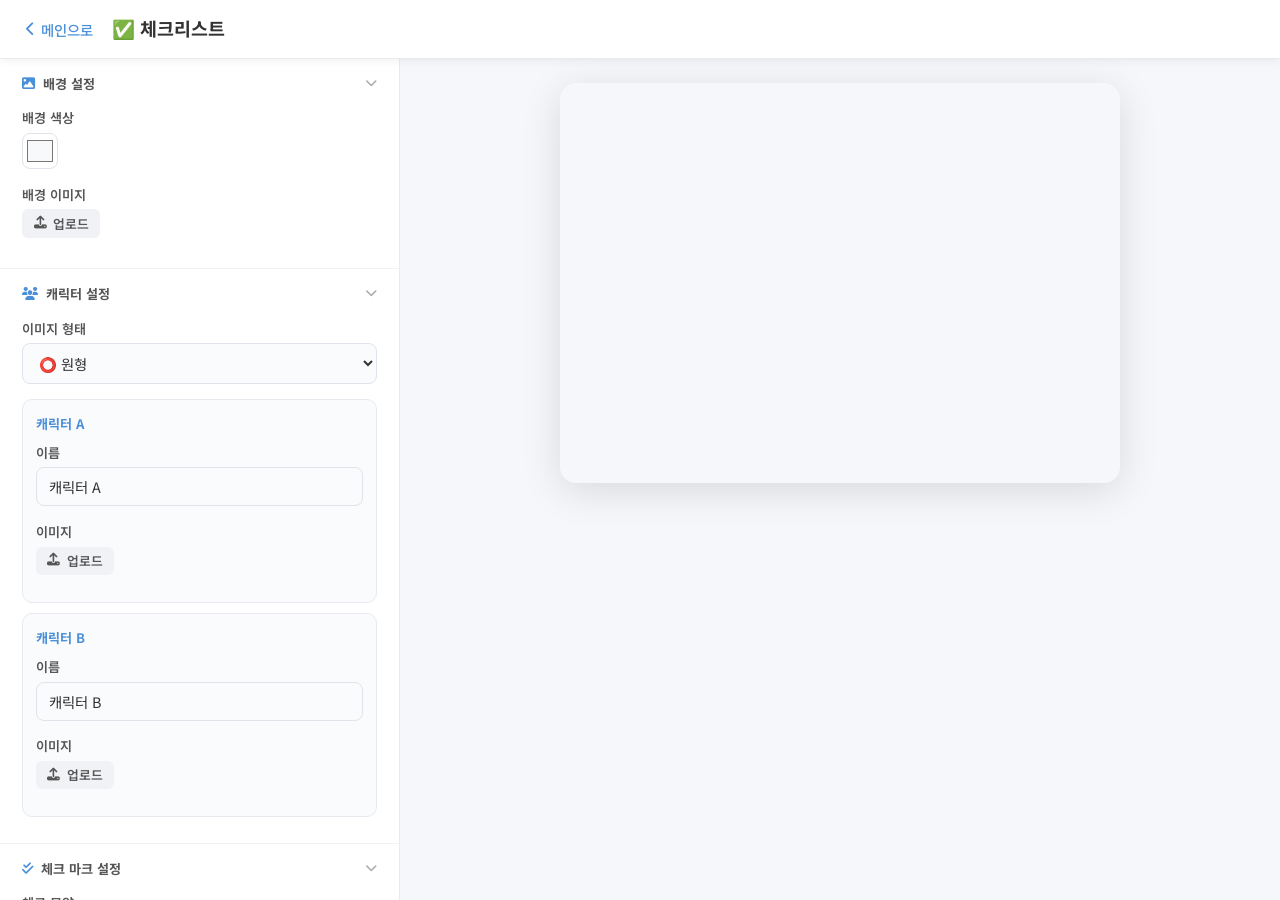
==== checklist.html @ 4a4e6c11 "Add checklist.html with initial structure and styles" ====
<!DOCTYPE html>
<html lang="ko">
<head>
  <meta charset="UTF-8" />
  <meta name="viewport" content="width=device-width, initial-scale=1.0" />
  <title>체크리스트 — Chat Backup</title>
  <link rel="stylesheet" href="https://cdnjs.cloudflare.com/ajax/libs/font-awesome/6.5.1/css/all.min.css" />
  <link rel="stylesheet" href="css/style.css" />
  <style>
    /* ===================== CHECKLIST PREVIEW ===================== */
    .cl-preview-area {
      position: relative;
      border-radius: 16px;
      overflow: hidden;
      box-shadow: 0 8px 40px rgba(0,0,0,0.12);
      min-height: 400px;
    }

    .cl-bg-layer {
      position: absolute;
      inset: 0;
      background-size: cover;
      background-position: center;
      z-index: 0;
    }

    .cl-content {
      position: relative;
      z-index: 1;
      padding: 2rem 1.5rem;
    }

    /* ===== Characters Top ===== */
    .cl-characters {
      display: flex;
      justify-content: center;
      align-items: flex-start;
      gap: 2.5rem;
      margin-bottom: 2rem;
    }

    .cl-char-block {
      display: flex;
      flex-direction: column;
      align-items: center;
      gap: 0.5rem;
    }

    .cl-char-img-wrap {
      width: 120px;
      height: 120px;
      overflow: hidden;
      display: flex;
      align-items: center;
      justify-content: center;
      background: #e8eaf0;
    }

    .cl-char-img-wrap img {
      width: 100%;
      height: 100%;
      object-fit: cover;
      display: block;
    }

    .cl-char-img-wrap.shape-circle { border-radius: 50%; }
    .cl-char-img-wrap.shape-rounded { border-radius: 16px; }
    .cl-char-img-wrap.shape-square { border-radius: 0; }
    .cl-char-img-wrap.shape-diamond {
      clip-path: polygon(50% 0%, 100% 50%, 50% 100%, 0% 50%);
      border-radius: 0;
    }

    /* Polaroid */
    .cl-polaroid-frame {
      background: #fff;
      padding: 8px 8px 30px 8px;
      box-shadow: 0 4px 16px rgba(0,0,0,0.15);
      display: inline-block;
      transition: transform 0.2s;
    }

    .cl-polaroid-frame .cl-char-img-wrap {
      width: 110px;
      height: 110px;
      border-radius: 0 !important;
    }

    .cl-char-name {
      font-weight: 600;
      text-align: center;
      word-break: break-word;
    }

    /* ===== Checklist Items ===== */
    .cl-items-area {
      display: flex;
      flex-direction: column;
      gap: 0;
    }

    .cl-question-row {
      background: rgba(255,255,255,0.85);
      border-radius: 12px;
      padding: 0.8rem 1rem;
      margin-bottom: 0.6rem;
      backdrop-filter: blur(2px);
    }

    .cl-q-main {
      display: grid;
      grid-template-columns: 40px 1fr 40px;
      align-items: center;
      gap: 0.5rem;
    }

    .cl-check-cell {
      display: flex;
      align-items: center;
      justify-content: center;
      width: 36px;
      height: 36px;
      cursor: pointer;
      user-select: none;
      border-radius: 8px;
      transition: background 0.15s;
      font-size: 1.2rem;
    }

    .cl-check-cell:hover {
      background: rgba(0,0,0,0.05);
    }

    .cl-check-cell.checked {
      opacity: 1;
    }

    .cl-check-cell.unchecked {
      opacity: 0.2;
    }

    .cl-check-cell img {
      width: 24px;
      height: 24px;
      object-fit: contain;
    }

    .cl-q-text {
      text-align: center;
      font-weight: 500;
      word-break: break-word;
      line-height: 1.5;
    }

    .cl-comments {
      display: grid;
      grid-template-columns: 1fr 1fr;
      gap: 0.5rem;
      margin-top: 0.5rem;
    }

    .cl-comment {
      padding: 0.4rem 0.7rem;
      border-radius: 8px;
      background: rgba(255,255,255,0.6);
      font-size: 0.85rem;
      line-height: 1.5;
      word-break: break-word;
    }

    .cl-comment-a { text-align: left; }
    .cl-comment-b { text-align: right; }

    /* Separator */
    .cl-separator {
      border: none;
      border-top: 1.5px dashed #ccc;
      margin: 0.8rem 0;
    }

    /* Category title */
    .cl-category-title {
      text-align: center;
      font-weight: 700;
      font-size: 1.05rem;
      color: #444;
      padding: 0.6rem 0;
      margin: 0.4rem 0;
      letter-spacing: 0.03em;
    }

    /* ===== Editor: Item Cards ===== */
    .cl-item-card {
      border: 1.5px solid #e8eaf0;
      border-radius: 10px;
      padding: 0.9rem 1rem;
      margin-bottom: 0.7rem;
      background: #fafbfc;
      cursor: grab;
    }
    .cl-item-card:active { cursor: grabbing; }

    .cl-item-card-header {
      display: flex;
      align-items: center;
      gap: 0.4rem;
      margin-bottom: 0.6rem;
      flex-wrap: wrap;
    }

    .cl-badge {
      font-size: 0.72rem;
      font-weight: 700;
      padding: 0.15rem 0.55rem;
      border-radius: 20px;
      text-transform: uppercase;
    }
    .cl-badge-question { background: #dbeafe; color: #2563eb; }
    .cl-badge-sep { background: #fef3c7; color: #d97706; }
    .cl-badge-cat { background: #dcfce7; color: #16a34a; }

    .cl-item-body { display: flex; flex-direction: column; gap: 0.5rem; }

    /* ===== Font Style Row ===== */
    .cl-font-row {
      display: grid;
      grid-template-columns: 1fr 70px 40px;
      gap: 0.4rem;
      align-items: end;
    }

    .cl-font-row .form-group { margin-bottom: 0; }

    /* ===== Check Shape Preview ===== */
    .cl-shape-preview {
      display: inline-flex;
      align-items: center;
      justify-content: center;
      width: 28px;
      height: 28px;
      font-size: 1.1rem;
    }

    /* ===== Polaroid Tilt Controls ===== */
    .cl-tilt-controls {
      margin-top: 0.5rem;
      padding: 0.6rem;
      background: #f8f9fb;
      border: 1.5px solid #e8eaf0;
      border-radius: 8px;
    }

    .cl-tilt-row {
      display: flex;
      align-items: center;
      gap: 0.5rem;
      margin-bottom: 0.3rem;
    }
    .cl-tilt-row:last-child { margin-bottom: 0; }
    .cl-tilt-row label {
      font-size: 0.8rem;
      font-weight: 500;
      color: #555;
      min-width: 30px;
    }
    .cl-tilt-row input[type="range"] { flex: 1; }
    .cl-tilt-val {
      font-size: 0.78rem;
      color: #999;
      min-width: 38px;
      text-align: right;
    }

    /* ===== Char editor compact ===== */
    .cl-char-editor {
      border: 1.5px solid #e8eaf0;
      border-radius: 10px;
      padding: 0.8rem;
      margin-bottom: 0.6rem;
      background: #fafbfc;
    }
    .cl-char-editor-title {
      font-size: 0.82rem;
      font-weight: 700;
      color: #4A90D9;
      margin-bottom: 0.5rem;
    }

    /* Blur slider row */
    .cl-blur-row {
      display: flex;
      align-items: center;
      gap: 0.5rem;
    }
    .cl-blur-row input[type="range"] { flex: 1; }
    .cl-blur-val {
      font-size: 0.8rem;
      color: #999;
      min-width: 36px;
      text-align: right;
    }

    /* Custom check image preview */
    .cl-custom-check-preview {
      display: inline-flex;
      align-items: center;
      gap: 0.4rem;
    }
    .cl-custom-check-preview img {
      width: 24px;
      height: 24px;
      object-fit: contain;
      border: 1px solid #e0e3ea;
      border-radius: 4px;
    }
  </style>
</head>
<body class="split-page">
  <div class="page-wrapper">
    <header class="page-header">
      <a href="index.html" class="back-link">
        <i class="fa-solid fa-chevron-left"></i> 메인으로
      </a>
      <h1>✅ 체크리스트</h1>
    </header>

    <div class="mobile-tabs">
      <button class="mobile-tab-btn active" data-tab="editor" onclick="switchTab('editor')">
        <i class="fa-solid fa-pen-to-square"></i> 편집
      </button>
      <button class="mobile-tab-btn" data-tab="preview" onclick="switchTab('preview')">
        <i class="fa-solid fa-eye"></i> 미리보기
      </button>
    </div>

    <div class="split-layout">
      <!-- ========== EDITOR ========== -->
      <div class="editor-panel" id="editorPanel">

        <!-- 배경 설정 -->
        <div class="accordion-section" id="accordionBg">
          <div class="accordion-header" onclick="toggleAccordion('accordionBg')">
            <span class="accordion-title"><i class="fa-solid fa-image"></i> 배경 설정</span>
            <i class="fa-solid fa-chevron-down accordion-toggle-icon"></i>
          </div>
          <div class="accordion-body">
            <div class="form-group">
              <label class="form-label">배경 색상</label>
              <input type="color" id="bgColor" value="#f8f9fb" oninput="renderPreview()" />
            </div>
            <div class="form-group">
              <label class="form-label">배경 이미지</label>
              <div style="display:flex; align-items:center; gap:0.5rem;">
                <button class="btn btn-secondary btn-sm" onclick="document.getElementById('bgImgFile').click()">
                  <i class="fa-solid fa-upload"></i> 업로드
                </button>
                <button class="btn btn-danger btn-sm" id="bgImgClearBtn" onclick="clearBgImage()" style="display:none;">
                  <i class="fa-solid fa-xmark"></i> 제거
                </button>
                <input type="file" id="bgImgFile" accept="image/*" style="display:none" onchange="onBgImageUpload(event)" />
              </div>
            </div>
            <div class="form-group" id="blurGroup" style="display:none;">
              <label class="form-label">블러 강도</label>
              <div class="cl-blur-row">
                <input type="range" id="bgBlur" min="0" max="20" value="0" step="1" oninput="onBlurChange()" />
                <span class="cl-blur-val" id="bgBlurVal">0px</span>
              </div>
            </div>
          </div>
        </div>

        <!-- 캐릭터 설정 -->
        <div class="accordion-section" id="accordionChar">
          <div class="accordion-header" onclick="toggleAccordion('accordionChar')">
            <span class="accordion-title"><i class="fa-solid fa-users"></i> 캐릭터 설정</span>
            <i class="fa-solid fa-chevron-down accordion-toggle-icon"></i>
          </div>
          <div class="accordion-body">
            <div class="form-group">
              <label class="form-label">이미지 형태</label>
              <select id="imgShape" class="form-select" onchange="onShapeChange()">
                <option value="circle">⭕ 원형</option>
                <option value="rounded">🔲 둥근사각형</option>
                <option value="square">⬜ 사각형</option>
                <option value="diamond">◆ 마름모</option>
                <option value="polaroid">📷 폴라로이드</option>
              </select>
            </div>

            <div id="polaroidTiltSection" style="display:none;">
              <div class="cl-tilt-controls">
                <div class="cl-tilt-row">
                  <label>A</label>
                  <input type="range" id="tiltA" min="-15" max="15" value="-3" step="1" oninput="onTiltChange()" />
                  <span class="cl-tilt-val" id="tiltAVal">-3°</span>
                </div>
                <div class="cl-tilt-row">
                  <label>B</label>
                  <input type="range" id="tiltB" min="-15" max="15" value="3" step="1" oninput="onTiltChange()" />
                  <span class="cl-tilt-val" id="tiltBVal">3°</span>
                </div>
              </div>
            </div>

            <!-- Character A -->
            <div class="cl-char-editor">
              <div class="cl-char-editor-title">캐릭터 A</div>
              <div class="form-group">
                <label class="form-label">이름</label>
                <input type="text" id="charAName" class="form-input" placeholder="캐릭터 A" value="캐릭터 A" oninput="renderPreview()" />
              </div>
              <div class="form-group">
                <label class="form-label">이미지</label>
                <div style="display:flex;align-items:center;gap:0.5rem;">
                  <button class="btn btn-secondary btn-sm" onclick="document.getElementById('charAImgFile').click()">
                    <i class="fa-solid fa-upload"></i> 업로드
                  </button>
                  <button class="btn btn-danger btn-sm" id="charAImgClear" onclick="clearCharImage('A')" style="display:none;">
                    <i class="fa-solid fa-xmark"></i>
                  </button>
                  <input type="file" id="charAImgFile" accept="image/*" style="display:none" onchange="onCharImageUpload(event,'A')" />
                </div>
              </div>
            </div>

            <!-- Character B -->
            <div class="cl-char-editor">
              <div class="cl-char-editor-title">캐릭터 B</div>
              <div class="form-group">
                <label class="form-label">이름</label>
                <input type="text" id="charBName" class="form-input" placeholder="캐릭터 B" value="캐릭터 B" oninput="renderPreview()" />
              </div>
              <div class="form-group">
                <label class="form-label">이미지</label>
                <div style="display:flex;align-items:center;gap:0.5rem;">
                  <button class="btn btn-secondary btn-sm" onclick="document.getElementById('charBImgFile').click()">
                    <i class="fa-solid fa-upload"></i> 업로드
                  </button>
                  <button class="btn btn-danger btn-sm" id="charBImgClear" onclick="clearCharImage('B')" style="display:none;">
                    <i class="fa-solid fa-xmark"></i>
                  </button>
                  <input type="file" id="charBImgFile" accept="image/*" style="display:none" onchange="onCharImageUpload(event,'B')" />
                </div>
              </div>
            </div>
          </div>
        </div>

        <!-- 체크 마크 설정 -->
        <div class="accordion-section" id="accordionCheck">
          <div class="accordion-header" onclick="toggleAccordion('accordionCheck')">
            <span class="accordion-title"><i class="fa-solid fa-check-double"></i> 체크 마크 설정</span>
            <i class="fa-solid fa-chevron-down accordion-toggle-icon"></i>
          </div>
          <div class="accordion-body">
            <div class="form-group">
              <label class="form-label">체크 모양</label>
              <select id="checkShape" class="form-select" onchange="onCheckShapeChange()">
                <option value="check">✓ 체크</option>
                <option value="circle">● 원</option>
                <option value="star">★ 별</option>
                <option value="heart">♥ 하트</option>
                <option value="cross">✕ 엑스</option>
                <option value="custom">🖼️ 커스텀 이미지</option>
              </select>
            </div>
            <div class="form-group" id="customCheckGroup" style="display:none;">
              <label class="form-label">커스텀 체크 이미지</label>
              <div class="cl-custom-check-preview">
                <button class="btn btn-secondary btn-sm" onclick="document.getElementById('customCheckFile').click()">
                  <i class="fa-solid fa-upload"></i> 업로드
                </button>
                <img id="customCheckPreview" src="" alt="" style="display:none;" />
                <input type="file" id="customCheckFile" accept="image/*" style="display:none" onchange="onCustomCheckUpload(event)" />
              </div>
            </div>
            <div class="form-group">
              <label class="form-label">체크 색상</label>
              <input type="color" id="checkColor" value="#e9658b" oninput="renderPreview()" />
            </div>
          </div>
        </div>

        <!-- 글꼴 & 스타일 -->
        <div class="accordion-section" id="accordionFont">
          <div class="accordion-header" onclick="toggleAccordion('accordionFont')">
            <span class="accordion-title"><i class="fa-solid fa-font"></i> 글꼴 & 스타일</span>
            <i class="fa-solid fa-chevron-down accordion-toggle-icon"></i>
          </div>
          <div class="accordion-body">
            <!-- A Name -->
            <div class="form-group">
              <label class="form-label">캐릭터 A 이름</label>
              <div class="cl-font-row">
                <select id="fontAName" class="form-select" onchange="renderPreview()">
                  <option value="Pretendard">Pretendard</option>
                  <option value="RIDIBatang">리디바탕</option>
                  <option value="Nanum Gothic">나눔고딕</option>
                  <option value="Nanum Myeongjo">나눔명조</option>
                </select>
                <input type="number" id="sizeAName" class="form-input" value="14" min="8" max="40" oninput="renderPreview()" />
                <input type="color" id="colorAName" value="#333333" oninput="renderPreview()" />
              </div>
            </div>
            <!-- B Name -->
            <div class="form-group">
              <label class="form-label">캐릭터 B 이름</label>
              <div class="cl-font-row">
                <select id="fontBName" class="form-select" onchange="renderPreview()">
                  <option value="Pretendard">Pretendard</option>
                  <option value="RIDIBatang">리디바탕</option>
                  <option value="Nanum Gothic">나눔고딕</option>
                  <option value="Nanum Myeongjo">나눔명조</option>
                </select>
                <input type="number" id="sizeBName" class="form-input" value="14" min="8" max="40" oninput="renderPreview()" />
                <input type="color" id="colorBName" value="#333333" oninput="renderPreview()" />
              </div>
            </div>
            <!-- Question -->
            <div class="form-group">
              <label class="form-label">질문 텍스트</label>
              <div class="cl-font-row">
                <select id="fontQ" class="form-select" onchange="renderPreview()">
                  <option value="Pretendard">Pretendard</option>
                  <option value="RIDIBatang">리디바탕</option>
                  <option value="Nanum Gothic">나눔고딕</option>
                  <option value="Nanum Myeongjo">나눔명조</option>
                </select>
                <input type="number" id="sizeQ" class="form-input" value="14" min="8" max="40" oninput="renderPreview()" />
                <input type="color" id="colorQ" value="#333333" oninput="renderPreview()" />
              </div>
            </div>
            <!-- A Comment -->
            <div class="form-group">
              <label class="form-label">A 코멘트</label>
              <div class="cl-font-row">
                <select id="fontACmt" class="form-select" onchange="renderPreview()">
                  <option value="Pretendard">Pretendard</option>
                  <option value="RIDIBatang">리디바탕</option>
                  <option value="Nanum Gothic">나눔고딕</option>
                  <option value="Nanum Myeongjo">나눔명조</option>
                </select>
                <input type="number" id="sizeACmt" class="form-input" value="13" min="8" max="40" oninput="renderPreview()" />
                <input type="color" id="colorACmt" value="#666666" oninput="renderPreview()" />
              </div>
            </div>
            <!-- B Comment -->
            <div class="form-group">
              <label class="form-label">B 코멘트</label>
              <div class="cl-font-row">
                <select id="fontBCmt" class="form-select" onchange="renderPreview()">
                  <option value="Pretendard">Pretendard</option>
                  <option value="RIDIBatang">리디바탕</option>
                  <option value="Nanum Gothic">나눔고딕</option>
                  <option value="Nanum Myeongjo">나눔명조</option>
                </select>
                <input type="number" id="sizeBCmt" class="form-input" value="13" min="8" max="40" oninput="renderPreview()" />
                <input type="color" id="colorBCmt" value="#666666" oninput="renderPreview()" />
              </div>
            </div>
          </div>
        </div>

        <!-- 체크리스트 편집 -->
        <div class="accordion-section" id="accordionItems">
          <div class="accordion-header" onclick="toggleAccordion('accordionItems')">
            <span class="accordion-title"><i class="fa-solid fa-list-check"></i> 체크리스트 편집</span>
            <i class="fa-solid fa-chevron-down accordion-toggle-icon"></i>
          </div>
          <div class="accordion-body">
            <div class="btn-group" style="margin-bottom:0.9rem;">
              <button class="btn btn-primary btn-sm" onclick="addItem('question')">
                <i class="fa-solid fa-plus"></i> 질문 추가
              </button>
              <button class="btn btn-warning btn-sm" onclick="addItem('separator')">
                <i class="fa-solid fa-minus"></i> 구분선 추가
              </button>
              <button class="btn btn-success btn-sm" onclick="addItem('category')">
                <i class="fa-solid fa-heading"></i> 카테고리 추가
              </button>
              <button class="btn btn-danger btn-sm" onclick="clearAllItems()">
                <i class="fa-solid fa-trash"></i> 전체삭제
              </button>
            </div>
            <div id="itemList">
              <div class="empty-state">
                <i class="fa-regular fa-square-check"></i>
                <p>항목을 추가해 보세요</p>
              </div>
            </div>
          </div>
        </div>

        <!-- 내보내기 -->
        <div class="export-section">
          <div class="section-title"><i class="fa-solid fa-share-nodes"></i> 내보내기</div>
          <div class="btn-group">
            <button class="btn btn-secondary btn-sm" onclick="copyHTML()"><i class="fa-solid fa-code"></i> HTML 복사</button>
            <button class="btn btn-secondary btn-sm" onclick="saveJSON()"><i class="fa-solid fa-download"></i> JSON 저장</button>
            <button class="btn btn-secondary btn-sm" onclick="document.getElementById('loadFile').click()"><i class="fa-solid fa-upload"></i> 불러오기</button>
            <button class="btn btn-primary btn-sm" onclick="saveImage()"><i class="fa-solid fa-image"></i> 이미지 저장</button>
          </div>
          <input type="file" id="loadFile" accept=".json" style="display:none" onchange="loadJSON(event)" />
        </div>

      </div>

      <!-- ========== PREVIEW ========== -->
      <div class="preview-panel" id="previewPanel">
        <div class="preview-inner" style="max-width:560px;">
          <div id="checklistPreview" class="cl-preview-area">
            <div class="cl-bg-layer" id="bgLayer"></div>
            <div class="cl-content" id="clContent">
              <div class="cl-characters" id="clCharacters"></div>
              <div class="cl-items-area" id="clItemsArea"></div>
            </div>
          </div>
        </div>
      </div>
    </div>
  </div>

  <script src="https://cdn.jsdelivr.net/npm/sortablejs@1.15.0/Sortable.min.js"></script>
  <script src="https://cdn.jsdelivr.net/npm/html2canvas@1.4.1/dist/html2canvas.min.js"></script>
  <script src="js/checklist.js"></script>
</body>
</html>
---- css/style.css ----
@import url('https://fonts.googleapis.com/css2?family=Nanum+Gothic:wght@400;700&family=Nanum+Myeongjo:wght@400;700&family=RIDIBatang&display=swap');
@import url('https://fonts.googleapis.com/css2?family=Noto+Sans+KR:wght@300;400;500;600;700&display=swap');

/* ===================== RESET & BASE ===================== */
*, *::before, *::after {
  box-sizing: border-box;
  margin: 0;
  padding: 0;
}

html {
  font-size: 16px;
  scroll-behavior: smooth;
}

body {
  font-family: 'Pretendard', 'Noto Sans KR', -apple-system, BlinkMacSystemFont, system-ui, 'Segoe UI', sans-serif;
  color: #222;
  background: #f5f7fa;
  min-height: 100vh;
  line-height: 1.6;
}

/* ===== 분할 ���이지: 전체 스크롤 방지 ===== */
body.split-page {
  overflow: hidden;
  height: 100vh;
}

body.split-page .page-wrapper {
  height: 100vh;
  overflow: hidden;
}

a {
  text-decoration: none;
  color: inherit;
}

button {
  cursor: pointer;
  font-family: inherit;
}

input, textarea, select {
  font-family: inherit;
  font-size: 0.95rem;
}

/* ===================== MAIN LANDING ===================== */
.landing-wrapper {
  min-height: 100vh;
  display: flex;
  flex-direction: column;
  align-items: center;
  justify-content: center;
  padding: 2rem;
  background: #ffffff;
}

.landing-header {
  text-align: center;
  margin-bottom: 3rem;
}

.landing-header h1 {
  font-size: 2.4rem;
  font-weight: 700;
  color: #333;
}

.landing-header p {
  font-size: 1.05rem;
  color: #777;
}

.card-grid {
  display: grid;
  grid-template-columns: repeat(auto-fit, minmax(280px, 1fr));
  gap: 1.8rem;
  width: 100%;
  max-width: 900px;
}

.tool-card {
  background: #fff;
  border-radius: 20px;
  padding: 2.5rem 2rem;
  text-align: center;
  box-shadow: 0 10px 40px rgba(0,0,0,0.12);
  transition: transform 0.2s, box-shadow 0.2s;
  display: block;
  color: #222;
}

.tool-card:hover {
  transform: translateY(-6px);
  box-shadow: 0 20px 60px rgba(0,0,0,0.18);
}

.tool-card .card-icon {
  font-size: 3rem;
  margin-bottom: 1.2rem;
  display: block;
}

.tool-card h2 {
  font-size: 1.3rem;
  font-weight: 700;
  margin-bottom: 0.7rem;
  color: #333;
}

.tool-card p {
  font-size: 0.9rem;
  color: #777;
  line-height: 1.6;
}

.tool-card .card-btn {
  display: inline-block;
  margin-top: 1.5rem;
  padding: 0.6rem 1.8rem;
  border-radius: 50px;
  font-size: 0.9rem;
  font-weight: 600;
  color: #fff;
  background: linear-gradient(135deg, #4A90D9, #764ba2);
  transition: opacity 0.2s;
}

.tool-card:hover .card-btn {
  opacity: 0.9;
}

.landing-footer {
  margin-top: 3rem;
  color: #aaa;
  font-size: 0.85rem;
}

/* ===================== TOOL PAGE LAYOUT ===================== */
.page-wrapper {
  min-height: 100vh;
  display: flex;
  flex-direction: column;
}

.page-header {
  background: #fff;
  border-bottom: 1px solid #e8eaf0;
  padding: 0.9rem 1.6rem;
  display: flex;
  align-items: center;
  gap: 1.2rem;
  box-shadow: 0 2px 8px rgba(0,0,0,0.06);
  position: sticky;
  top: 0;
  z-index: 100;
  flex-shrink: 0;
}

.back-link {
  display: flex;
  align-items: center;
  gap: 0.4rem;
  font-size: 0.9rem;
  color: #4A90D9;
  font-weight: 500;
  transition: opacity 0.2s;
}

.back-link:hover { opacity: 0.75; }

.page-header h1 {
  font-size: 1.15rem;
  font-weight: 700;
  color: #333;
  flex: 1;
}

.split-layout {
  flex: 1;
  display: grid;
  grid-template-columns: 400px 1fr;
  overflow: hidden;
  min-height: 0;
}

/* ===================== EDITOR PANEL ===================== */
.editor-panel {
  background: #fff;
  border-right: 1px solid #e8eaf0;
  overflow-y: auto;
  display: flex;
  flex-direction: column;
  min-height: 0;
}

.editor-panel::-webkit-scrollbar { width: 6px; }
.editor-panel::-webkit-scrollbar-track { background: #f1f1f1; }
.editor-panel::-webkit-scrollbar-thumb { background: #ccc; border-radius: 3px; }

.section-block {
  padding: 1.2rem 1.4rem;
  border-bottom: 1px solid #f0f2f5;
}

.section-title {
  font-size: 0.8rem;
  font-weight: 700;
  text-transform: uppercase;
  letter-spacing: 0.08em;
  color: #999;
  margin-bottom: 1rem;
  display: flex;
  align-items: center;
  gap: 0.5rem;
}

.section-title i { color: #4A90D9; }

/* ===================== FORM ELEMENTS ===================== */
.form-group {
  margin-bottom: 0.9rem;
}

.form-label {
  display: block;
  font-size: 0.82rem;
  font-weight: 600;
  color: #555;
  margin-bottom: 0.3rem;
}

.form-input,
.form-textarea,
.form-select {
  width: 100%;
  padding: 0.5rem 0.75rem;
  border: 1.5px solid #e0e3ea;
  border-radius: 8px;
  font-size: 0.9rem;
  color: #333;
  background: #fafbfc;
  transition: border-color 0.2s, box-shadow 0.2s;
  outline: none;
}

.form-input:focus,
.form-textarea:focus,
.form-select:focus {
  border-color: #4A90D9;
  box-shadow: 0 0 0 3px rgba(74,144,217,0.15);
  background: #fff;
}

.form-textarea {
  resize: vertical;
  min-height: 72px;
}

/* ===================== BUTTONS ===================== */
.btn {
  display: inline-flex;
  align-items: center;
  gap: 0.4rem;
  padding: 0.5rem 1rem;
  border: none;
  border-radius: 8px;
  font-size: 0.875rem;
  font-weight: 600;
  transition: all 0.15s;
  white-space: nowrap;
}

.btn-primary { background: #4A90D9; color: #fff; }
.btn-primary:hover { background: #3a7bc8; }

.btn-success { background: #22c55e; color: #fff; }
.btn-success:hover { background: #16a34a; }

.btn-secondary { background: #f0f2f5; color: #555; }
.btn-secondary:hover { background: #e2e5eb; }

.btn-danger { background: #fee2e2; color: #dc2626; }
.btn-danger:hover { background: #fecaca; }

.btn-warning { background: #fef3c7; color: #d97706; }
.btn-warning:hover { background: #fde68a; }

.btn-sm { padding: 0.3rem 0.7rem; font-size: 0.8rem; border-radius: 6px; }

.btn-icon {
  padding: 0.3rem 0.5rem;
  background: transparent;
  border: none;
  border-radius: 6px;
  font-size: 0.9rem;
  color: #999;
  transition: background 0.15s, color 0.15s;
}
.btn-icon:hover { background: #f0f2f5; color: #555; }
.btn-icon.danger:hover { background: #fee2e2; color: #dc2626; }
.btn-icon:disabled { opacity: 0.3; cursor: default; }
.btn-icon:disabled:hover { background: transparent; color: #999; }

.btn-group { display: flex; flex-wrap: wrap; gap: 0.5rem; }

/* ===================== TOGGLE SWITCH ===================== */
.toggle-row { display: flex; align-items: center; justify-content: space-between; gap: 0.8rem; }
.toggle-label { font-size: 0.88rem; font-weight: 500; color: #444; }

.toggle-switch { position: relative; width: 44px; height: 24px; flex-shrink: 0; }
.toggle-switch input { opacity: 0; width: 0; height: 0; }
.toggle-slider {
  position: absolute;
  inset: 0;
  background: #ccc;
  border-radius: 24px;
  cursor: pointer;
  transition: background 0.2s;
}
.toggle-slider::before {
  content: '';
  position: absolute;
  left: 3px;
  top: 3px;
  width: 18px;
  height: 18px;
  border-radius: 50%;
  background: #fff;
  transition: transform 0.2s;
  box-shadow: 0 1px 4px rgba(0,0,0,0.2);
}
.toggle-switch input:checked + .toggle-slider { background: #4A90D9; }
.toggle-switch input:checked + .toggle-slider::before { transform: translateX(20px); }

/* ===================== CHARACTER CARDS (프로필 카드 - 에디터) ===================== */
.character-card {
  border: 1.5px solid #e8eaf0;
  border-radius: 10px;
  padding: 0;
  margin-bottom: 0.6rem;
  background: #fafbfc;
  position: relative;
  overflow: hidden;
}

.character-card .form-group { margin-bottom: 0.6rem; }
.character-card .form-group:last-child { margin-bottom: 0; }

.character-card-header {
  display: flex;
  align-items: center;
  justify-content: space-between;
  padding: 0.6rem 0.8rem;
  cursor: pointer;
  user-select: none;
  transition: background 0.15s;
  border-bottom: 1px solid #f0f2f5;
}

.character-card-header:hover { background: #f0f2f5; }

/* 카드 본문 영역 — 패딩 추가 */
.character-card-body {
  padding: 0.7rem 0.8rem 0.8rem;
}

.char-card-body {
  padding: 0.7rem 0.8rem 0.8rem;
  overflow: hidden;
  transition: max-height 0.25s ease, padding 0.25s ease;
}

.char-card-body.collapsed {
  max-height: 0 !important;
  padding-top: 0;
  padding-bottom: 0;
}

.character-num {
  font-size: 0.78rem;
  font-weight: 700;
  color: #4A90D9;
  background: #e8f1fb;
  padding: 0.15rem 0.55rem;
  border-radius: 20px;
}

.char-row {
  display: grid;
  grid-template-columns: 1fr 1fr;
  gap: 0.5rem;
  margin-bottom: 0.5rem;
}

/* 프로필 이미지 업로드 영역 콤팩트 */
.char-img-upload-area { display: flex; align-items: center; gap: 0.5rem; }
.char-img-preview { width: 28px; height: 28px; border-radius: 50%; object-fit: cover; flex-shrink: 0; }
.char-img-placeholder {
  width: 28px;
  height: 28px;
  border-radius: 50%;
  background: #e8eaf0;
  display: flex;
  align-items: center;
  justify-content: center;
  color: #999;
  font-size: 0.7rem;
  flex-shrink: 0;
}

/* ===================== MESSAGE ITEMS ===================== */
.message-item {
  border: 1.5px solid #e8eaf0;
  border-radius: 10px;
  padding: 0.9rem 1rem;
  margin-bottom: 0.7rem;
  background: #fafbfc;
  cursor: grab;
}
.message-item:active { cursor: grabbing; }

.message-item-header { display: flex; align-items: center; gap: 0.4rem; margin-bottom: 0.6rem; flex-wrap: wrap; }

.message-type-badge { font-size: 0.72rem; font-weight: 700; padding: 0.15rem 0.55rem; border-radius: 20px; text-transform: uppercase; }
.badge-chat { background: #dbeafe; color: #2563eb; }
.badge-scene { background: #fef3c7; color: #d97706; }
.badge-system { background: #fef3c7; color: #d97706; }

.drag-handle { color: #ccc; cursor: grab; font-size: 0.85rem; }

/* ===================== NODE ITEMS ===================== */
.node-item {
  border: 1.5px solid #e8eaf0;
  border-radius: 10px;
  padding: 0.9rem 1rem;
  margin-bottom: 0.7rem;
  background: #fafbfc;
  cursor: grab;
}
.node-item:active { cursor: grabbing; }

.node-item-header { display: flex; align-items: center; gap: 0.5rem; margin-bottom: 0.7rem; }

/* 노드 에디터 도트 프리뷰 (텍스트 기반) */
.node-dot-preview {
  width: auto !important;
  height: auto !important;
  border: none !important;
  border-radius: 0 !important;
  background: none !important;
  flex-shrink: 0;
  line-height: 1;
  font-size: 14px;
}

.node-row { display: grid; grid-template-columns: 1fr 1fr; gap: 0.5rem; margin-bottom: 0.5rem; }
.node-row-3 { display: grid; grid-template-columns: 1fr 1fr 1fr; gap: 0.5rem; }

/* ===================== PROFILE CARDS ===================== */
.profile-card {
  border: 1.5px solid #e8eaf0;
  border-radius: 10px;
  padding: 0.9rem 1rem;
  margin-bottom: 0.7rem;
  background: #fafbfc;
}

.profile-card-header { display: flex; align-items: center; justify-content: space-between; margin-bottom: 0.6rem; }

.profile-img-upload { display: flex; align-items: center; gap: 0.5rem; }
.char-count { font-size: 0.72rem; color: #aaa; text-align: right; margin-top: 2px; }

/* ===================== PREVIEW PANEL ===================== */
.preview-panel {
  background: #f5f7fa;
  overflow-y: auto;
  display: flex;
  flex-direction: column;
  align-items: center;
  min-height: 0;
  padding: 1.5rem;
}

.preview-panel::-webkit-scrollbar { width: 6px; }
.preview-panel::-webkit-scrollbar-track { background: #f1f1f1; }
.preview-panel::-webkit-scrollbar-thumb { background: #ccc; border-radius: 3px; }

.preview-inner { width: 100%; max-width: 480px; }

/* ===================== MESSENGER PREVIEW ===================== */
.messenger-preview { border-radius: 20px; overflow: hidden; box-shadow: 0 8px 40px rgba(0,0,0,0.15); min-height: 400px; display: flex; flex-direction: column; }
.messenger-header { padding: 1rem 1.2rem; display: flex; align-items: center; gap: 0.8rem; }
.messenger-header .room-name { font-size: 1rem; font-weight: 700; }
.messenger-body { flex: 1; padding: 1rem; overflow-y: auto; display: flex; flex-direction: column; gap: 0.6rem; }

/* Bubble layout */
.bubble-row { display: flex; align-items: flex-end; gap: 0.5rem; }
.bubble-row.right { flex-direction: row-reverse; }
.avatar-circle {
  width: 36px;
  height: 36px;
  border-radius: 50%;
  object-fit: cover;
  flex-shrink: 0;
  display: flex;
  align-items: center;
  justify-content: center;
  font-size: 0.8rem;
  font-weight: 700;
  color: #fff;
}
.bubble-content { display: flex; flex-direction: column; max-width: 70%; }
.bubble-row.right .bubble-content { align-items: flex-end; }
.bubble-name { font-size: 0.72rem; font-weight: 600; margin-bottom: 0.2rem; color: inherit; opacity: 0.7; }
.bubble-text { padding: 0.5rem 0.85rem; border-radius: 18px; font-size: 0.9rem; line-height: 1.5; word-break: break-word; white-space: pre-wrap; }

/* Scene / System message */
.scene-block { display: flex; align-items: center; gap: 0.7rem; padding: 0.4rem 0.6rem; }
.scene-block::before, .scene-block::after { content: ''; flex: 1; height: 1px; opacity: 0.3; }
.scene-text { font-size: 0.8rem; font-weight: 600; white-space: nowrap; opacity: 0.75; }

/* ===================== THEMES: MESSENGER ===================== */
.theme-kakao .messenger-preview { background: #B2C7D9; }
.theme-kakao .messenger-header { background: #a8bfcf; }
.theme-kakao .messenger-header .room-name { color: #fff; }
.theme-kakao .bubble-row.left .bubble-text { background: #fff; color: #222; border-radius: 0 18px 18px 18px; }
.theme-kakao .bubble-row.right .bubble-text { background: #FEE500; color: #222; border-radius: 18px 0 18px 18px; }
.theme-kakao .bubble-name { color: #333; }
.theme-kakao .scene-block::before, .theme-kakao .scene-block::after { background: #666; }
.theme-kakao .scene-text { color: #444; }

.theme-line .messenger-preview { background: #f5f5f5; }
.theme-line .messenger-header { background: #06C755; }
.theme-line .messenger-header .room-name { color: #fff; }
.theme-line .bubble-row.left .bubble-text { background: #fff; color: #222; border-radius: 0 18px 18px 18px; }
.theme-line .bubble-row.right .bubble-text { background: #06C755; color: #fff; border-radius: 18px 0 18px 18px; }
.theme-line .bubble-name { color: #555; }
.theme-line .scene-block::before, .theme-line .scene-block::after { background: #999; }
.theme-line .scene-text { color: #666; }

.theme-twitter .messenger-preview { background: #fff; }
.theme-twitter .messenger-header { background: #fff; border-bottom: 1px solid #e7e7e7; }
.theme-twitter .messenger-header .room-name { color: #0f1419; }
.theme-twitter .bubble-row.left .bubble-text { background: #eff3f4; color: #0f1419; border-radius: 4px 18px 18px 18px; }
.theme-twitter .bubble-row.right .bubble-text { background: #1D9BF0; color: #fff; border-radius: 18px 4px 18px 18px; }
.theme-twitter .bubble-name { color: #536471; }
.theme-twitter .scene-block::before, .theme-twitter .scene-block::after { background: #cfd9de; }
.theme-twitter .scene-text { color: #536471; }

.theme-light .messenger-preview { background: #f8f9fb; }
.theme-light .messenger-header { background: #fff; border-bottom: 1px solid #e8eaf0; }
.theme-light .messenger-header .room-name { color: #333; }
.theme-light .bubble-row.left .bubble-text { background: #e8f4fe; color: #2c3e50; border-radius: 4px 18px 18px 18px; }
.theme-light .bubble-row.right .bubble-text { background: #c8e6ff; color: #1a2c3d; border-radius: 18px 4px 18px 18px; }
.theme-light .bubble-name { color: #666; }
.theme-light .scene-block::before, .theme-light .scene-block::after { background: #bbb; }
.theme-light .scene-text { color: #888; }

.theme-dark .messenger-preview { background: #1a1a2e; }
.theme-dark .messenger-header { background: #16213e; }
.theme-dark .messenger-header .room-name { color: #e0e0e0; }
.theme-dark .bubble-row.left .bubble-text { background: #2a2a4a; color: #ddd; border-radius: 4px 18px 18px 18px; }
.theme-dark .bubble-row.right .bubble-text { background: #0f3460; color: #e0e0e0; border-radius: 18px 4px 18px 18px; }
.theme-dark .bubble-name { color: #aaa; }
.theme-dark .scene-block::before, .theme-dark .scene-block::after { background: #555; }
.theme-dark .scene-text { color: #aaa; }

/* ===================== TIMELINE PREVIEW ===================== */
.timeline-wrapper {
  background: #fdf8f0;
  border-radius: 16px;
  padding: 2rem 1.5rem;
  box-shadow: 0 4px 30px rgba(0,0,0,0.1);
}

.profiles-row {
  display: flex;
  flex-wrap: wrap;
  gap: 1rem;
  justify-content: center;
  margin-bottom: 2rem;
}

.profile-chip { display: flex; align-items: center; gap: 0.6rem; background: #fff; border-radius: 12px; padding: 0.5rem 0.9rem; box-shadow: 0 2px 8px rgba(0,0,0,0.08); }
.profile-avatar { width: 38px; height: 38px; border-radius: 50%; display: flex; align-items: center; justify-content: center; font-size: 0.85rem; font-weight: 700; color: #fff; flex-shrink: 0; }
.profile-avatar img { width: 100%; height: 100%; border-radius: 50%; object-fit: cover; }
.profile-info strong { display: block; font-size: 0.85rem; font-weight: 700; color: #333; }
.profile-info span { font-size: 0.75rem; color: #888; }

/* Timeline */
.timeline-list { position: relative; }
.timeline-line-container { position: absolute; left: 9px; top: 0; }

/* 타임라인 노드 */
.timeline-node {
  position: relative;
  padding-left: 24px;
  display: flex;
  flex-direction: column;
  text-align: left;
}

.node-marker { position: absolute; left: 0; top: 6px; border-radius: 50%; border: 2px solid #4A90D9; background: transparent; flex-shrink: 0; }
.node-marker.last { background: currentColor; border-color: currentColor; }

/* 우측 정렬 */
.timeline-node.align-right {
  padding-left: 0;
  padding-right: 24px;
  text-align: right;
}
.timeline-node.align-right .node-marker {
  left: auto;
  right: 0;
}

/* 중앙 정렬 - 좌측 노드 */
.timeline-node.align-center-left {
  padding-left: 0;
  padding-right: calc(50% + 14px);
  text-align: right;
}
.timeline-node.align-center-left .node-marker {
  left: auto;
  right: calc(50% - 7px);
}

/* 중앙 정렬 - 우측 노드 */
.timeline-node.align-center-right {
  padding-left: calc(50% + 14px);
  padding-right: 0;
  text-align: left;
}
.timeline-node.align-center-right .node-marker {
  left: calc(50% - 7px);
  right: auto;
}

.node-time { font-size: 0.85rem; font-weight: 700; color: #555; margin-bottom: 0.25rem; }
.node-desc { font-size: 0.88rem; color: #666; line-height: 1.65; white-space: pre-wrap; word-break: break-word; }

/* ===================== EXPORT SECTION ===================== */
.export-section { padding: 1.2rem 1.4rem; background: #f9fafb; border-top: 1px solid #e8eaf0; margin-top: auto; flex-shrink: 0; }
.export-section .section-title { margin-bottom: 0.8rem; }

/* ===================== ACCORDION ===================== */
.accordion-section { border-bottom: 1px solid #f0f2f5; }
.accordion-header { padding: 0.85rem 1.4rem; display: flex; align-items: center; justify-content: space-between; cursor: pointer; user-select: none; transition: background 0.15s; }
.accordion-header:hover { background: #f8f9fb; }
.accordion-title { font-size: 0.82rem; font-weight: 700; color: #555; display: flex; align-items: center; gap: 0.5rem; }
.accordion-title i { color: #4A90D9; }
.accordion-toggle-icon { font-size: 0.75rem; color: #aaa; transition: transform 0.2s; }
.accordion-body { padding: 0 1.4rem 1rem; overflow: hidden; transition: max-height 0.3s ease, padding 0.3s ease; }
.accordion-section.collapsed .accordion-body { max-height: 0 !important; padding-top: 0; padding-bottom: 0; overflow: hidden; }
.accordion-section.collapsed .accordion-toggle-icon { transform: rotate(-90deg); }

/* ===================== MOBILE TABS ===================== */
.mobile-tabs {
  display: none;
  border-bottom: 1px solid #e8eaf0;
  background: #fff;
  flex-shrink: 0;
}
.mobile-tab-btn {
  flex: 1;
  padding: 0.75rem;
  border: none;
  background: transparent;
  font-size: 0.88rem;
  font-weight: 600;
  color: #999;
  border-bottom: 2px solid transparent;
  transition: all 0.2s;
  text-align: center;
}
.mobile-tab-btn.active { color: #4A90D9; border-bottom-color: #4A90D9; }

/* ===================== SORTABLE GHOST ===================== */
.sortable-ghost { opacity: 0.4; background: #e8f1fb !important; }

/* ===================== RESPONSIVE ===================== */
@media (max-width: 768px) {
  body.split-page .page-wrapper { height: 100vh; overflow: hidden; }
  .split-layout { grid-template-columns: 1fr; overflow: hidden; min-height: 0; }
  .mobile-tabs { display: flex; }
  .editor-panel, .preview-panel { overflow-y: auto; min-height: 0; }
  .editor-panel[data-hidden="true"] { display: none; }
  .preview-panel[data-hidden="true"] { display: none; }
  .preview-panel { padding: 1rem; }
  .preview-inner { max-width: 100%; }
  .landing-header h1 { font-size: 1.8rem; }
  .card-grid { grid-template-columns: 1fr; }
  .char-row, .node-row { grid-template-columns: 1fr; }
}

@media (max-width: 480px) {
  .page-header { padding: 0.7rem 1rem; }
  .section-block { padding: 1rem; }
}

/* ===================== PROFILE V2 + RELATIONS ===================== */
.profiles-row-v2 {
  margin-bottom: 2rem;
}

/* 한 줄 가로 배치 (항상 인물1 ←→ 인물2 ←→ 인물3) */
.profiles-inline {
  display: flex;
  align-items: center;
  justify-content: center;
  flex-wrap: nowrap;
  gap: 0;
  width: 100%;
}

.profile-chip-v2 {
  display: flex;
  flex-direction: column;
  align-items: center;
  gap: 0.3rem;
  flex-shrink: 0;
}

.profile-avatar-v2 {
  width: 48px;
  height: 48px;
  border-radius: 50%;
  display: flex;
  align-items: center;
  justify-content: center;
  font-size: 1rem;
  font-weight: 700;
  color: #fff;
  overflow: hidden;
  flex-shrink: 0;
}

.profile-avatar-v2 img {
  width: 100%;
  height: 100%;
  border-radius: 50%;
  object-fit: cover;
}

.profile-name-v2 {
  font-size: 0.78rem;
  font-weight: 600;
  color: #333;
  text-align: center;
  max-width: 70px;
  overflow: hidden;
  text-overflow: ellipsis;
  white-space: nowrap;
}

/* 인접 인물 관계 화살표 (가운데 정렬) */
.relation-arrow-block {
  display: flex;
  flex-direction: column;
  align-items: center;
  justify-content: center;
  padding: 0 0.5rem;
  gap: 0.1rem;
  margin-bottom: 1.1rem;
  flex-shrink: 0;
}

.relation-label {
  font-size: 0.68rem;
  font-weight: 700;
  color: #555;
  white-space: nowrap;
}

.relation-label-preview {
  font-size: 0.68rem;
  font-weight: 700;
  color: #555;
  white-space: nowrap;
  text-align: center;
  max-width: 120px;
  overflow: hidden;
  text-overflow: ellipsis;
}

.relation-label-empty {
  height: 0.85rem;
}

.relation-arrows {
  font-size: 0.6rem;
  color: #aaa;
  letter-spacing: 1px;
  text-align: center;
}

/* 에디터: 관계 설정 행 */
.relation-row {
  display: flex;
  align-items: center;
  gap: 0.5rem;
  margin-bottom: 0.5rem;
}

.relation-pair {
  display: flex;
  align-items: center;
  gap: 0.3rem;
  flex-shrink: 0;
}

.relation-name {
  font-size: 0.78rem;
  font-weight: 600;
  color: #4A90D9;
  max-width: 60px;
  overflow: hidden;
  text-overflow: ellipsis;
  white-space: nowrap;
}

/* ===================== NODE SHAPE MARKER ===================== */
.node-shape-marker {
  position: absolute;
  font-size: 14px;
  line-height: 1;
  width: 14px;
  text-align: center;
}

/* left 정렬 (기본) */
.timeline-node .node-shape-marker {
  left: 0;
  top: 2px;
}

/* right 정렬 */
.timeline-node.align-right .node-shape-marker {
  left: auto;
  right: 0;
}

/* center 정렬 — 마커를 연결선(50%) 기준 정확히 중앙 배치 */
.timeline-node.align-center-left .node-shape-marker {
  left: auto;
  right: calc(50% - 7px);
}

.timeline-node.align-center-right .node-shape-marker {
  left: calc(50% - 7px);
  right: auto;
}

/* 연결선 */
.timeline-vertical-line {
  position: absolute;
  top: 7px;
  width: 2px;
  height: calc(100% - 14px);
  border-radius: 2px;
}

/* ===================== CUSTOM THEME OPTIONS ===================== */
#customThemeOptions { display: none; margin-top: 0.6rem; padding: 0.8rem; background: #f8f9fb; border: 1.5px solid #e8eaf0; border-radius: 10px; }
#customThemeOptions.visible { display: block; }
.color-picker-row { display: flex; align-items: center; gap: 0.6rem; margin-bottom: 0.5rem; }
.color-picker-row:last-child { margin-bottom: 0; }
.color-picker-row label { font-size: 0.8rem; font-weight: 500; color: #555; flex: 1; }
.color-picker-row input[type="color"] { width: 32px; height: 32px; flex-shrink: 0; }

/* ===================== CUSTOM THEME ===================== */
.theme-custom .messenger-header .room-name { color: #fff; }
.theme-custom .bubble-row.left .bubble-text { border-radius: 0 18px 18px 18px; }
.theme-custom .bubble-row.right .bubble-text { border-radius: 18px 0 18px 18px; }
.theme-custom .bubble-name { opacity: 0.7; }
.theme-custom .scene-block::before, .theme-custom .scene-block::after { background: currentColor; opacity: 0.3; }
.theme-custom .scene-text { opacity: 0.75; }

/* ===================== UTILITIES ===================== */
.text-muted { color: #999; font-size: 0.82rem; }
.mb-1 { margin-bottom: 0.5rem; }
.mb-2 { margin-bottom: 1rem; }

/* ===================== RANGE SLIDER ===================== */
input[type="range"] { -webkit-appearance: none; width: 100%; height: 4px; border-radius: 4px; background: #e0e3ea; outline: none; }
input[type="range"]::-webkit-slider-thumb { -webkit-appearance: none; width: 16px; height: 16px; border-radius: 50%; background: #4A90D9; cursor: pointer; }

/* ===================== COLOR PICKER ===================== */
input[type="color"] { -webkit-appearance: none; width: 36px; height: 36px; border: 1.5px solid #e0e3ea; border-radius: 8px; padding: 2px; cursor: pointer; background: #fff; }

/* ===================== EMPTY STATE ===================== */
.empty-state { text-align: center; padding: 3rem 1.5rem; color: #aaa; }
.empty-state i { font-size: 2.5rem; margin-bottom: 0.8rem; display: block; }
.empty-state p { font-size: 0.9rem; }

/* ===================== AVATAR COLOR PALETTE ===================== */
.avatar-color-0 { background: #4A90D9; }
.avatar-color-1 { background: #e9658b; }
.avatar-color-2 { background: #f5a623; }
.avatar-color-3 { background: #7ed321; }
.avatar-color-4 { background: #9b59b6; }
.avatar-color-5 { background: #1abc9c; }

/* ===================== TIMELINE TITLE ===================== */
.timeline-title { text-align: center; font-size: 1.3rem; font-weight: 700; color: #333; margin-bottom: 1.5rem; }
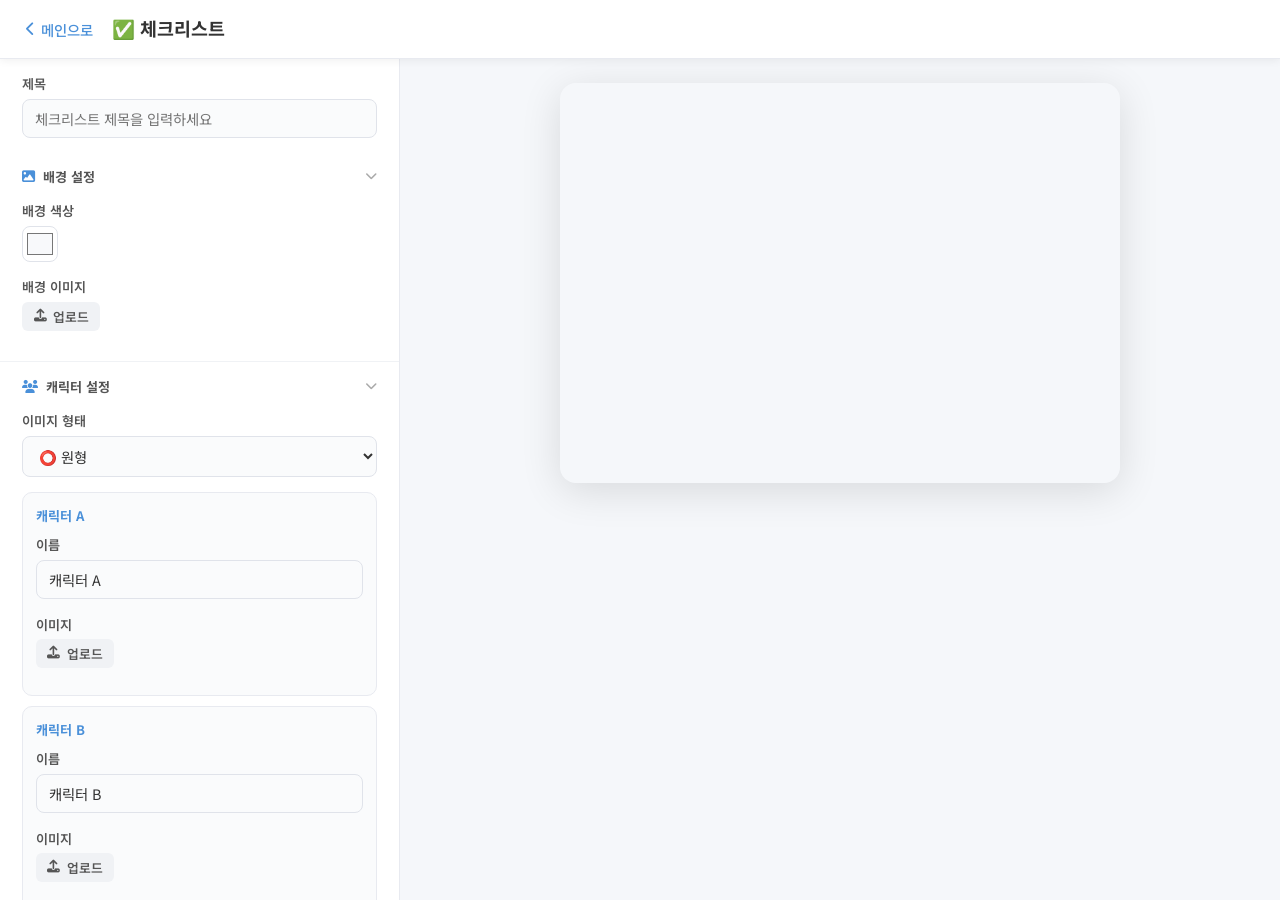
==== commit 0e146710: "Enhance styles for checklist elements Added styles for title, check settings, and separators. Update" ====
--- a/checklist.html
+++ b/checklist.html
@@ -30,6 +30,15 @@
       padding: 2rem 1.5rem;
     }
 
+    /* ===== Title ===== */
+    .cl-title {
+      text-align: center;
+      font-weight: 700;
+      margin-bottom: 1.5rem;
+      word-break: break-word;
+      line-height: 1.4;
+    }
+
     /* ===== Characters Top ===== */
     .cl-characters {
       display: flex;
@@ -73,10 +82,12 @@
 
     /* Polaroid */
     .cl-polaroid-frame {
-      background: #fff;
-      padding: 8px 8px 30px 8px;
+      background: #FFFFF0;
+      padding: 8px 8px 0 8px;
       box-shadow: 0 4px 16px rgba(0,0,0,0.15);
-      display: inline-block;
+      display: inline-flex;
+      flex-direction: column;
+      align-items: center;
       transition: transform 0.2s;
     }
 
@@ -84,6 +95,16 @@
       width: 110px;
       height: 110px;
       border-radius: 0 !important;
+      background: #e8eaf0;
+    }
+
+    .cl-polaroid-name {
+      width: 100%;
+      text-align: center;
+      padding: 6px 4px 10px;
+      font-weight: 600;
+      word-break: break-word;
+      line-height: 1.3;
     }
 
     .cl-char-name {
@@ -131,13 +152,8 @@
       background: rgba(0,0,0,0.05);
     }
 
-    .cl-check-cell.checked {
-      opacity: 1;
-    }
-
-    .cl-check-cell.unchecked {
-      opacity: 0.2;
-    }
+    .cl-check-cell.checked { opacity: 1; }
+    .cl-check-cell.unchecked { opacity: 1; }
 
     .cl-check-cell img {
       width: 24px;
@@ -171,19 +187,31 @@
     .cl-comment-a { text-align: left; }
     .cl-comment-b { text-align: right; }
 
-    /* Separator */
+    /* Separators */
     .cl-separator {
       border: none;
-      border-top: 1.5px dashed #ccc;
       margin: 0.8rem 0;
+    }
+    .cl-separator.sep-solid { border-top: 1.5px solid #ccc; }
+    .cl-separator.sep-dashed { border-top: 1.5px dashed #ccc; }
+    .cl-separator.sep-dotted { border-top: 2px dotted #ccc; }
+    .cl-separator.sep-double { border-top: 4px double #ccc; }
+    .cl-separator.sep-wave {
+      height: 12px;
+      background: url("data:image/svg+xml,%3Csvg xmlns='http://www.w3.org/2000/svg' width='100' height='12' viewBox='0 0 100 12'%3E%3Cpath d='M0 6 Q12.5 0 25 6 T50 6 T75 6 T100 6' fill='none' stroke='%23ccc' stroke-width='1.5'/%3E%3C/svg%3E") repeat-x center;
+      border: none;
+    }
+    .cl-separator-img {
+      margin: 0.8rem auto;
+      display: block;
+      max-width: 100%;
+      height: auto;
     }
 
     /* Category title */
     .cl-category-title {
       text-align: center;
       font-weight: 700;
-      font-size: 1.05rem;
-      color: #444;
       padding: 0.6rem 0;
       margin: 0.4rem 0;
       letter-spacing: 0.03em;
@@ -231,16 +259,6 @@
 
     .cl-font-row .form-group { margin-bottom: 0; }
 
-    /* ===== Check Shape Preview ===== */
-    .cl-shape-preview {
-      display: inline-flex;
-      align-items: center;
-      justify-content: center;
-      width: 28px;
-      height: 28px;
-      font-size: 1.1rem;
-    }
-
     /* ===== Polaroid Tilt Controls ===== */
     .cl-tilt-controls {
       margin-top: 0.5rem;
@@ -312,6 +330,34 @@
       object-fit: contain;
       border: 1px solid #e0e3ea;
       border-radius: 4px;
+    }
+
+    /* ===== Check settings box ===== */
+    .cl-check-box {
+      border: 1.5px solid #e8eaf0;
+      border-radius: 10px;
+      padding: 0.8rem;
+      margin-bottom: 0.6rem;
+      background: #fafbfc;
+    }
+    .cl-check-box-title {
+      font-size: 0.82rem;
+      font-weight: 700;
+      margin-bottom: 0.5rem;
+    }
+    .cl-check-box-title.color-a { color: #4A90D9; }
+    .cl-check-box-title.color-b { color: #e9658b; }
+
+    /* Sep style selector row */
+    .cl-sep-style-row {
+      display: flex;
+      align-items: center;
+      gap: 0.4rem;
+      flex-wrap: wrap;
+    }
+    .cl-sep-style-row .form-select {
+      flex: 1;
+      min-width: 100px;
     }
   </style>
 </head>
@@ -336,6 +382,12 @@
     <div class="split-layout">
       <!-- ========== EDITOR ========== -->
       <div class="editor-panel" id="editorPanel">
+
+        <!-- 제목 설정 -->
+        <div class="form-group" style="padding:0.85rem 1.4rem 0;">
+          <label class="form-label">제목</label>
+          <input type="text" id="mainTitle" class="form-input" placeholder="체크리스트 제목을 입력하세요" value="" oninput="renderPreview()" />
+        </div>
 
         <!-- 배경 설정 -->
         <div class="accordion-section" id="accordionBg">
@@ -447,37 +499,71 @@
           </div>
         </div>
 
-        <!-- 체크 마크 설정 -->
+        <!-- 체크 마크 설정 (A/B 별도) -->
         <div class="accordion-section" id="accordionCheck">
           <div class="accordion-header" onclick="toggleAccordion('accordionCheck')">
             <span class="accordion-title"><i class="fa-solid fa-check-double"></i> 체크 마크 설정</span>
             <i class="fa-solid fa-chevron-down accordion-toggle-icon"></i>
           </div>
           <div class="accordion-body">
-            <div class="form-group">
-              <label class="form-label">체크 모양</label>
-              <select id="checkShape" class="form-select" onchange="onCheckShapeChange()">
-                <option value="check">✓ 체크</option>
-                <option value="circle">● 원</option>
-                <option value="star">★ 별</option>
-                <option value="heart">♥ 하트</option>
-                <option value="cross">✕ 엑스</option>
-                <option value="custom">🖼️ 커스텀 이미지</option>
-              </select>
-            </div>
-            <div class="form-group" id="customCheckGroup" style="display:none;">
-              <label class="form-label">커스텀 체크 이미지</label>
-              <div class="cl-custom-check-preview">
-                <button class="btn btn-secondary btn-sm" onclick="document.getElementById('customCheckFile').click()">
-                  <i class="fa-solid fa-upload"></i> 업로드
-                </button>
-                <img id="customCheckPreview" src="" alt="" style="display:none;" />
-                <input type="file" id="customCheckFile" accept="image/*" style="display:none" onchange="onCustomCheckUpload(event)" />
-              </div>
-            </div>
-            <div class="form-group">
-              <label class="form-label">체크 색상</label>
-              <input type="color" id="checkColor" value="#e9658b" oninput="renderPreview()" />
+            <!-- A check -->
+            <div class="cl-check-box">
+              <div class="cl-check-box-title color-a">A 체크 마크</div>
+              <div class="form-group">
+                <label class="form-label">모양</label>
+                <select id="checkShapeA" class="form-select" onchange="onCheckShapeChange('A')">
+                  <option value="check">✓ 체크</option>
+                  <option value="circle">● 원</option>
+                  <option value="star">★ 별</option>
+                  <option value="heart">♥ 하트</option>
+                  <option value="cross">✕ 엑스</option>
+                  <option value="custom">🖼️ 커스텀 이미지</option>
+                </select>
+              </div>
+              <div class="form-group" id="customCheckGroupA" style="display:none;">
+                <label class="form-label">커스텀 이미지</label>
+                <div class="cl-custom-check-preview">
+                  <button class="btn btn-secondary btn-sm" onclick="document.getElementById('customCheckFileA').click()">
+                    <i class="fa-solid fa-upload"></i> 업로드
+                  </button>
+                  <img id="customCheckPreviewA" src="" alt="" style="display:none;" />
+                  <input type="file" id="customCheckFileA" accept="image/*" style="display:none" onchange="onCustomCheckUpload(event,'A')" />
+                </div>
+              </div>
+              <div class="form-group">
+                <label class="form-label">색상</label>
+                <input type="color" id="checkColorA" value="#4A90D9" oninput="renderPreview()" />
+              </div>
+            </div>
+
+            <!-- B check -->
+            <div class="cl-check-box">
+              <div class="cl-check-box-title color-b">B 체크 마크</div>
+              <div class="form-group">
+                <label class="form-label">모양</label>
+                <select id="checkShapeB" class="form-select" onchange="onCheckShapeChange('B')">
+                  <option value="check">✓ 체크</option>
+                  <option value="circle">● 원</option>
+                  <option value="star">★ 별</option>
+                  <option value="heart" selected>♥ 하트</option>
+                  <option value="cross">✕ 엑스</option>
+                  <option value="custom">🖼️ 커스텀 이미지</option>
+                </select>
+              </div>
+              <div class="form-group" id="customCheckGroupB" style="display:none;">
+                <label class="form-label">커스텀 이미지</label>
+                <div class="cl-custom-check-preview">
+                  <button class="btn btn-secondary btn-sm" onclick="document.getElementById('customCheckFileB').click()">
+                    <i class="fa-solid fa-upload"></i> 업로드
+                  </button>
+                  <img id="customCheckPreviewB" src="" alt="" style="display:none;" />
+                  <input type="file" id="customCheckFileB" accept="image/*" style="display:none" onchange="onCustomCheckUpload(event,'B')" />
+                </div>
+              </div>
+              <div class="form-group">
+                <label class="form-label">색상</label>
+                <input type="color" id="checkColorB" value="#e9658b" oninput="renderPreview()" />
+              </div>
             </div>
           </div>
         </div>
@@ -489,6 +575,20 @@
             <i class="fa-solid fa-chevron-down accordion-toggle-icon"></i>
           </div>
           <div class="accordion-body">
+            <!-- Title -->
+            <div class="form-group">
+              <label class="form-label">제목</label>
+              <div class="cl-font-row">
+                <select id="fontTitle" class="form-select" onchange="renderPreview()">
+                  <option value="Pretendard">Pretendard</option>
+                  <option value="RIDIBatang">리디바탕</option>
+                  <option value="Nanum Gothic">나눔고딕</option>
+                  <option value="Nanum Myeongjo">나눔명조</option>
+                </select>
+                <input type="number" id="sizeTitle" class="form-input" value="22" min="8" max="60" oninput="renderPreview()" />
+                <input type="color" id="colorTitle" value="#222222" oninput="renderPreview()" />
+              </div>
+            </div>
             <!-- A Name -->
             <div class="form-group">
               <label class="form-label">캐릭터 A 이름</label>
@@ -557,6 +657,20 @@
                 </select>
                 <input type="number" id="sizeBCmt" class="form-input" value="13" min="8" max="40" oninput="renderPreview()" />
                 <input type="color" id="colorBCmt" value="#666666" oninput="renderPreview()" />
+              </div>
+            </div>
+            <!-- Category -->
+            <div class="form-group">
+              <label class="form-label">카테고리 제목</label>
+              <div class="cl-font-row">
+                <select id="fontCat" class="form-select" onchange="renderPreview()">
+                  <option value="Pretendard">Pretendard</option>
+                  <option value="RIDIBatang">리디바탕</option>
+                  <option value="Nanum Gothic">나눔고딕</option>
+                  <option value="Nanum Myeongjo">나눔명조</option>
+                </select>
+                <input type="number" id="sizeCat" class="form-input" value="16" min="8" max="40" oninput="renderPreview()" />
+                <input type="color" id="colorCat" value="#444444" oninput="renderPreview()" />
               </div>
             </div>
           </div>
@@ -612,6 +726,7 @@
           <div id="checklistPreview" class="cl-preview-area">
             <div class="cl-bg-layer" id="bgLayer"></div>
             <div class="cl-content" id="clContent">
+              <div class="cl-title" id="clTitle" style="display:none;"></div>
               <div class="cl-characters" id="clCharacters"></div>
               <div class="cl-items-area" id="clItemsArea"></div>
             </div>
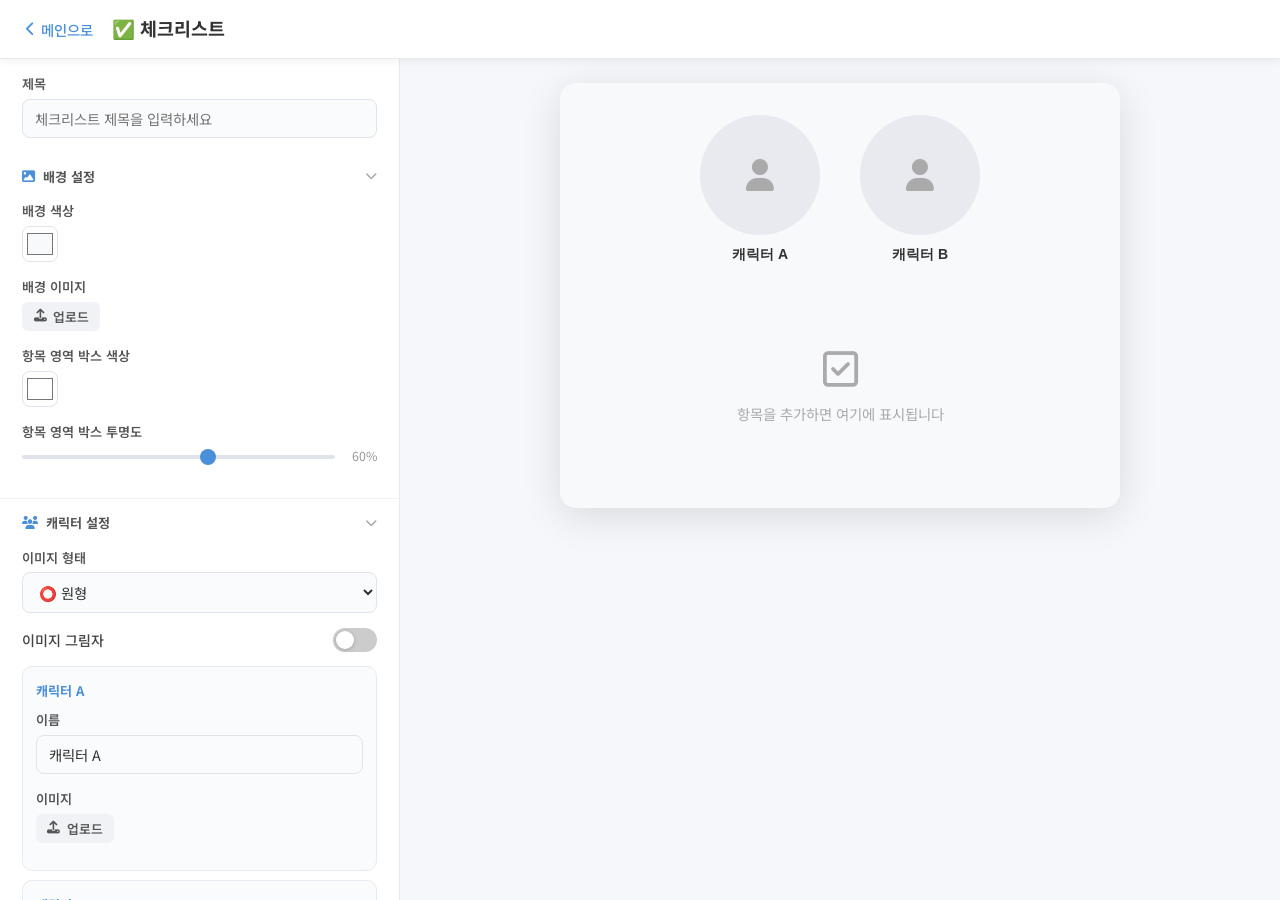
==== commit 8f0e9061: "Add shadow effects to titles and items box" ====
--- a/checklist.html
+++ b/checklist.html
@@ -39,6 +39,10 @@
       line-height: 1.4;
     }
 
+    .cl-title.has-shadow {
+      text-shadow: 2px 2px 6px rgba(0,0,0,0.4);
+    }
+
     /* ===== Characters Top ===== */
     .cl-characters {
       display: flex;
@@ -78,6 +82,12 @@
     .cl-char-img-wrap.shape-diamond {
       clip-path: polygon(50% 0%, 100% 50%, 50% 100%, 0% 50%);
       border-radius: 0;
+    }
+
+    .cl-char-img-wrap.has-shadow { box-shadow: 0 6px 20px rgba(0,0,0,0.35); }
+    .cl-char-img-wrap.shape-diamond.has-shadow {
+      box-shadow: none;
+      filter: drop-shadow(0 6px 12px rgba(0,0,0,0.35));
     }
 
     /* Polaroid */
@@ -91,11 +101,17 @@
       transition: transform 0.2s;
     }
 
+    .cl-polaroid-frame.has-shadow {
+      box-shadow: 0 8px 28px rgba(0,0,0,0.4);
+    }
+
     .cl-polaroid-frame .cl-char-img-wrap {
       width: 110px;
       height: 110px;
       border-radius: 0 !important;
       background: #e8eaf0;
+      box-shadow: none !important;
+      filter: none !important;
     }
 
     .cl-polaroid-name {
@@ -111,6 +127,12 @@
       font-weight: 600;
       text-align: center;
       word-break: break-word;
+    }
+
+    /* ===== Items Box Wrapper ===== */
+    .cl-items-box {
+      border-radius: 14px;
+      padding: 1.2rem 1rem;
     }
 
     /* ===== Checklist Items ===== */
@@ -148,10 +170,7 @@
       font-size: 1.2rem;
     }
 
-    .cl-check-cell:hover {
-      background: rgba(0,0,0,0.05);
-    }
-
+    .cl-check-cell:hover { background: rgba(0,0,0,0.05); }
     .cl-check-cell.checked { opacity: 1; }
     .cl-check-cell.unchecked { opacity: 1; }
 
@@ -188,10 +207,7 @@
     .cl-comment-b { text-align: right; }
 
     /* Separators */
-    .cl-separator {
-      border: none;
-      margin: 0.8rem 0;
-    }
+    .cl-separator { border: none; margin: 0.8rem 0; }
     .cl-separator.sep-solid { border-top: 1.5px solid #ccc; }
     .cl-separator.sep-dashed { border-top: 1.5px dashed #ccc; }
     .cl-separator.sep-dotted { border-top: 2px dotted #ccc; }
@@ -256,7 +272,6 @@
       gap: 0.4rem;
       align-items: end;
     }
-
     .cl-font-row .form-group { margin-bottom: 0; }
 
     /* ===== Polaroid Tilt Controls ===== */
@@ -358,6 +373,26 @@
     .cl-sep-style-row .form-select {
       flex: 1;
       min-width: 100px;
+    }
+
+    /* Box color/opacity row */
+    .cl-box-row {
+      display: flex;
+      align-items: center;
+      gap: 0.6rem;
+    }
+    .cl-box-row label {
+      font-size: 0.8rem;
+      font-weight: 500;
+      color: #555;
+      white-space: nowrap;
+    }
+    .cl-box-row input[type="range"] { flex: 1; }
+    .cl-opacity-val {
+      font-size: 0.78rem;
+      color: #999;
+      min-width: 32px;
+      text-align: right;
     }
   </style>
 </head>
@@ -383,7 +418,7 @@
       <!-- ========== EDITOR ========== -->
       <div class="editor-panel" id="editorPanel">
 
-        <!-- 제목 설정 -->
+        <!-- 제목 -->
         <div class="form-group" style="padding:0.85rem 1.4rem 0;">
           <label class="form-label">제목</label>
           <input type="text" id="mainTitle" class="form-input" placeholder="체크리스트 제목을 입력하세요" value="" oninput="renderPreview()" />
@@ -402,7 +437,7 @@
             </div>
             <div class="form-group">
               <label class="form-label">배경 이미지</label>
-              <div style="display:flex; align-items:center; gap:0.5rem;">
+              <div style="display:flex;align-items:center;gap:0.5rem;">
                 <button class="btn btn-secondary btn-sm" onclick="document.getElementById('bgImgFile').click()">
                   <i class="fa-solid fa-upload"></i> 업로드
                 </button>
@@ -417,6 +452,18 @@
               <div class="cl-blur-row">
                 <input type="range" id="bgBlur" min="0" max="20" value="0" step="1" oninput="onBlurChange()" />
                 <span class="cl-blur-val" id="bgBlurVal">0px</span>
+              </div>
+            </div>
+            <!-- 항목 박스 설정 -->
+            <div class="form-group">
+              <label class="form-label">항목 영역 박스 색상</label>
+              <input type="color" id="boxColor" value="#ffffff" oninput="renderPreview()" />
+            </div>
+            <div class="form-group">
+              <label class="form-label">항목 영역 박스 투명도</label>
+              <div class="cl-box-row">
+                <input type="range" id="boxOpacity" min="0" max="100" value="60" step="5" oninput="onBoxOpacityChange()" />
+                <span class="cl-opacity-val" id="boxOpacityVal">60%</span>
               </div>
             </div>
           </div>
@@ -438,6 +485,16 @@
                 <option value="diamond">◆ 마름모</option>
                 <option value="polaroid">📷 폴라로이드</option>
               </select>
+            </div>
+
+            <div class="form-group">
+              <div class="toggle-row">
+                <span class="toggle-label">이미지 그림자</span>
+                <label class="toggle-switch">
+                  <input type="checkbox" id="imgShadow" onchange="renderPreview()" />
+                  <span class="toggle-slider"></span>
+                </label>
+              </div>
             </div>
 
             <div id="polaroidTiltSection" style="display:none;">
@@ -455,7 +512,6 @@
               </div>
             </div>
 
-            <!-- Character A -->
             <div class="cl-char-editor">
               <div class="cl-char-editor-title">캐릭터 A</div>
               <div class="form-group">
@@ -476,7 +532,6 @@
               </div>
             </div>
 
-            <!-- Character B -->
             <div class="cl-char-editor">
               <div class="cl-char-editor-title">캐릭터 B</div>
               <div class="form-group">
@@ -506,7 +561,6 @@
             <i class="fa-solid fa-chevron-down accordion-toggle-icon"></i>
           </div>
           <div class="accordion-body">
-            <!-- A check -->
             <div class="cl-check-box">
               <div class="cl-check-box-title color-a">A 체크 마크</div>
               <div class="form-group">
@@ -536,7 +590,6 @@
               </div>
             </div>
 
-            <!-- B check -->
             <div class="cl-check-box">
               <div class="cl-check-box-title color-b">B 체크 마크</div>
               <div class="form-group">
@@ -587,6 +640,13 @@
                 </select>
                 <input type="number" id="sizeTitle" class="form-input" value="22" min="8" max="60" oninput="renderPreview()" />
                 <input type="color" id="colorTitle" value="#222222" oninput="renderPreview()" />
+              </div>
+              <div class="toggle-row" style="margin-top:0.4rem;">
+                <span class="toggle-label" style="font-size:0.8rem;">텍스트 그림자</span>
+                <label class="toggle-switch">
+                  <input type="checkbox" id="titleShadow" onchange="renderPreview()" />
+                  <span class="toggle-slider"></span>
+                </label>
               </div>
             </div>
             <!-- A Name -->
@@ -728,7 +788,9 @@
             <div class="cl-content" id="clContent">
               <div class="cl-title" id="clTitle" style="display:none;"></div>
               <div class="cl-characters" id="clCharacters"></div>
-              <div class="cl-items-area" id="clItemsArea"></div>
+              <div class="cl-items-box" id="clItemsBox">
+                <div class="cl-items-area" id="clItemsArea"></div>
+              </div>
             </div>
           </div>
         </div>
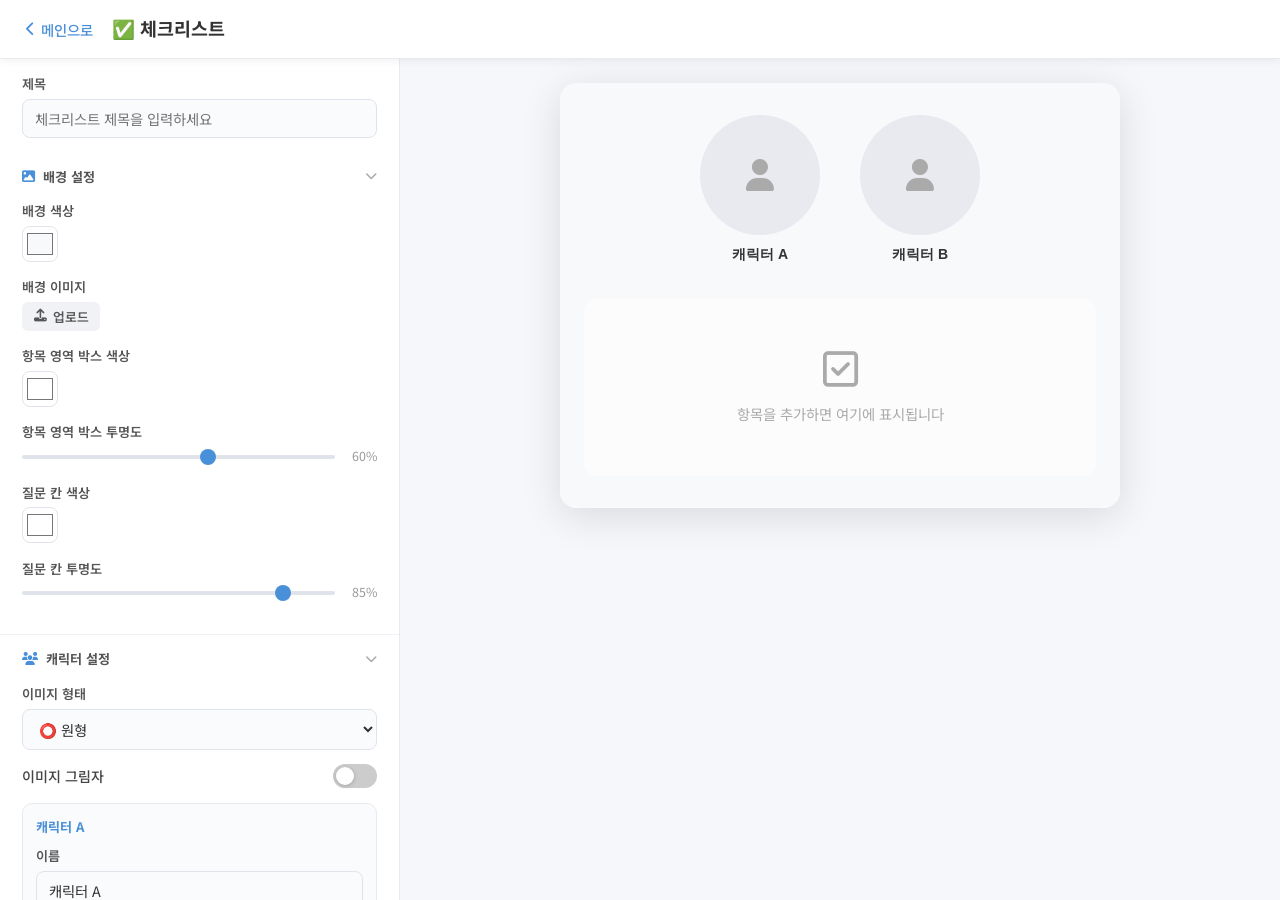
==== commit c300c776: "Update print statement from 'Hello' to 'Goodbye'" ====
--- a/checklist.html
+++ b/checklist.html
@@ -8,417 +8,90 @@
   <link rel="stylesheet" href="css/style.css" />
   <style>
     /* ===================== CHECKLIST PREVIEW ===================== */
-    .cl-preview-area {
-      position: relative;
-      border-radius: 16px;
-      overflow: hidden;
-      box-shadow: 0 8px 40px rgba(0,0,0,0.12);
-      min-height: 400px;
-    }
-
-    .cl-bg-layer {
-      position: absolute;
-      inset: 0;
-      background-size: cover;
-      background-position: center;
-      z-index: 0;
-    }
-
-    .cl-content {
-      position: relative;
-      z-index: 1;
-      padding: 2rem 1.5rem;
-    }
-
-    /* ===== Title ===== */
-    .cl-title {
-      text-align: center;
-      font-weight: 700;
-      margin-bottom: 1.5rem;
-      word-break: break-word;
-      line-height: 1.4;
-    }
-
-    .cl-title.has-shadow {
-      text-shadow: 2px 2px 6px rgba(0,0,0,0.4);
-    }
-
-    /* ===== Characters Top ===== */
-    .cl-characters {
-      display: flex;
-      justify-content: center;
-      align-items: flex-start;
-      gap: 2.5rem;
-      margin-bottom: 2rem;
-    }
-
-    .cl-char-block {
-      display: flex;
-      flex-direction: column;
-      align-items: center;
-      gap: 0.5rem;
-    }
-
-    .cl-char-img-wrap {
-      width: 120px;
-      height: 120px;
-      overflow: hidden;
-      display: flex;
-      align-items: center;
-      justify-content: center;
-      background: #e8eaf0;
-    }
-
-    .cl-char-img-wrap img {
-      width: 100%;
-      height: 100%;
-      object-fit: cover;
-      display: block;
-    }
-
-    .cl-char-img-wrap.shape-circle { border-radius: 50%; }
-    .cl-char-img-wrap.shape-rounded { border-radius: 16px; }
-    .cl-char-img-wrap.shape-square { border-radius: 0; }
-    .cl-char-img-wrap.shape-diamond {
-      clip-path: polygon(50% 0%, 100% 50%, 50% 100%, 0% 50%);
-      border-radius: 0;
-    }
-
-    .cl-char-img-wrap.has-shadow { box-shadow: 0 6px 20px rgba(0,0,0,0.35); }
-    .cl-char-img-wrap.shape-diamond.has-shadow {
-      box-shadow: none;
-      filter: drop-shadow(0 6px 12px rgba(0,0,0,0.35));
-    }
-
-    /* Polaroid */
-    .cl-polaroid-frame {
-      background: #FFFFF0;
-      padding: 8px 8px 0 8px;
-      box-shadow: 0 4px 16px rgba(0,0,0,0.15);
-      display: inline-flex;
-      flex-direction: column;
-      align-items: center;
-      transition: transform 0.2s;
-    }
-
-    .cl-polaroid-frame.has-shadow {
-      box-shadow: 0 8px 28px rgba(0,0,0,0.4);
-    }
-
-    .cl-polaroid-frame .cl-char-img-wrap {
-      width: 110px;
-      height: 110px;
-      border-radius: 0 !important;
-      background: #e8eaf0;
-      box-shadow: none !important;
-      filter: none !important;
-    }
-
-    .cl-polaroid-name {
-      width: 100%;
-      text-align: center;
-      padding: 6px 4px 10px;
-      font-weight: 600;
-      word-break: break-word;
-      line-height: 1.3;
-    }
-
-    .cl-char-name {
-      font-weight: 600;
-      text-align: center;
-      word-break: break-word;
-    }
-
-    /* ===== Items Box Wrapper ===== */
-    .cl-items-box {
-      border-radius: 14px;
-      padding: 1.2rem 1rem;
-    }
-
-    /* ===== Checklist Items ===== */
-    .cl-items-area {
-      display: flex;
-      flex-direction: column;
-      gap: 0;
-    }
-
-    .cl-question-row {
-      background: rgba(255,255,255,0.85);
-      border-radius: 12px;
-      padding: 0.8rem 1rem;
-      margin-bottom: 0.6rem;
-      backdrop-filter: blur(2px);
-    }
-
-    .cl-q-main {
-      display: grid;
-      grid-template-columns: 40px 1fr 40px;
-      align-items: center;
-      gap: 0.5rem;
-    }
-
-    .cl-check-cell {
-      display: flex;
-      align-items: center;
-      justify-content: center;
-      width: 36px;
-      height: 36px;
-      cursor: pointer;
-      user-select: none;
-      border-radius: 8px;
-      transition: background 0.15s;
-      font-size: 1.2rem;
-    }
-
-    .cl-check-cell:hover { background: rgba(0,0,0,0.05); }
-    .cl-check-cell.checked { opacity: 1; }
-    .cl-check-cell.unchecked { opacity: 1; }
-
-    .cl-check-cell img {
-      width: 24px;
-      height: 24px;
-      object-fit: contain;
-    }
-
-    .cl-q-text {
-      text-align: center;
-      font-weight: 500;
-      word-break: break-word;
-      line-height: 1.5;
-    }
-
-    .cl-comments {
-      display: grid;
-      grid-template-columns: 1fr 1fr;
-      gap: 0.5rem;
-      margin-top: 0.5rem;
-    }
-
-    .cl-comment {
-      padding: 0.4rem 0.7rem;
-      border-radius: 8px;
-      background: rgba(255,255,255,0.6);
-      font-size: 0.85rem;
-      line-height: 1.5;
-      word-break: break-word;
-    }
-
-    .cl-comment-a { text-align: left; }
-    .cl-comment-b { text-align: right; }
-
-    /* Separators */
-    .cl-separator { border: none; margin: 0.8rem 0; }
-    .cl-separator.sep-solid { border-top: 1.5px solid #ccc; }
-    .cl-separator.sep-dashed { border-top: 1.5px dashed #ccc; }
-    .cl-separator.sep-dotted { border-top: 2px dotted #ccc; }
-    .cl-separator.sep-double { border-top: 4px double #ccc; }
-    .cl-separator.sep-wave {
-      height: 12px;
-      background: url("data:image/svg+xml,%3Csvg xmlns='http://www.w3.org/2000/svg' width='100' height='12' viewBox='0 0 100 12'%3E%3Cpath d='M0 6 Q12.5 0 25 6 T50 6 T75 6 T100 6' fill='none' stroke='%23ccc' stroke-width='1.5'/%3E%3C/svg%3E") repeat-x center;
-      border: none;
-    }
-    .cl-separator-img {
-      margin: 0.8rem auto;
-      display: block;
-      max-width: 100%;
-      height: auto;
-    }
-
-    /* Category title */
-    .cl-category-title {
-      text-align: center;
-      font-weight: 700;
-      padding: 0.6rem 0;
-      margin: 0.4rem 0;
-      letter-spacing: 0.03em;
-    }
-
-    /* ===== Editor: Item Cards ===== */
-    .cl-item-card {
-      border: 1.5px solid #e8eaf0;
-      border-radius: 10px;
-      padding: 0.9rem 1rem;
-      margin-bottom: 0.7rem;
-      background: #fafbfc;
-      cursor: grab;
-    }
-    .cl-item-card:active { cursor: grabbing; }
-
-    .cl-item-card-header {
-      display: flex;
-      align-items: center;
-      gap: 0.4rem;
-      margin-bottom: 0.6rem;
-      flex-wrap: wrap;
-    }
-
-    .cl-badge {
-      font-size: 0.72rem;
-      font-weight: 700;
-      padding: 0.15rem 0.55rem;
-      border-radius: 20px;
-      text-transform: uppercase;
-    }
-    .cl-badge-question { background: #dbeafe; color: #2563eb; }
-    .cl-badge-sep { background: #fef3c7; color: #d97706; }
-    .cl-badge-cat { background: #dcfce7; color: #16a34a; }
-
-    .cl-item-body { display: flex; flex-direction: column; gap: 0.5rem; }
-
-    /* ===== Font Style Row ===== */
-    .cl-font-row {
-      display: grid;
-      grid-template-columns: 1fr 70px 40px;
-      gap: 0.4rem;
-      align-items: end;
-    }
-    .cl-font-row .form-group { margin-bottom: 0; }
-
-    /* ===== Polaroid Tilt Controls ===== */
-    .cl-tilt-controls {
-      margin-top: 0.5rem;
-      padding: 0.6rem;
-      background: #f8f9fb;
-      border: 1.5px solid #e8eaf0;
-      border-radius: 8px;
-    }
-
-    .cl-tilt-row {
-      display: flex;
-      align-items: center;
-      gap: 0.5rem;
-      margin-bottom: 0.3rem;
-    }
-    .cl-tilt-row:last-child { margin-bottom: 0; }
-    .cl-tilt-row label {
-      font-size: 0.8rem;
-      font-weight: 500;
-      color: #555;
-      min-width: 30px;
-    }
-    .cl-tilt-row input[type="range"] { flex: 1; }
-    .cl-tilt-val {
-      font-size: 0.78rem;
-      color: #999;
-      min-width: 38px;
-      text-align: right;
-    }
-
-    /* ===== Char editor compact ===== */
-    .cl-char-editor {
-      border: 1.5px solid #e8eaf0;
-      border-radius: 10px;
-      padding: 0.8rem;
-      margin-bottom: 0.6rem;
-      background: #fafbfc;
-    }
-    .cl-char-editor-title {
-      font-size: 0.82rem;
-      font-weight: 700;
-      color: #4A90D9;
-      margin-bottom: 0.5rem;
-    }
-
-    /* Blur slider row */
-    .cl-blur-row {
-      display: flex;
-      align-items: center;
-      gap: 0.5rem;
-    }
-    .cl-blur-row input[type="range"] { flex: 1; }
-    .cl-blur-val {
-      font-size: 0.8rem;
-      color: #999;
-      min-width: 36px;
-      text-align: right;
-    }
-
-    /* Custom check image preview */
-    .cl-custom-check-preview {
-      display: inline-flex;
-      align-items: center;
-      gap: 0.4rem;
-    }
-    .cl-custom-check-preview img {
-      width: 24px;
-      height: 24px;
-      object-fit: contain;
-      border: 1px solid #e0e3ea;
-      border-radius: 4px;
-    }
-
-    /* ===== Check settings box ===== */
-    .cl-check-box {
-      border: 1.5px solid #e8eaf0;
-      border-radius: 10px;
-      padding: 0.8rem;
-      margin-bottom: 0.6rem;
-      background: #fafbfc;
-    }
-    .cl-check-box-title {
-      font-size: 0.82rem;
-      font-weight: 700;
-      margin-bottom: 0.5rem;
-    }
-    .cl-check-box-title.color-a { color: #4A90D9; }
-    .cl-check-box-title.color-b { color: #e9658b; }
-
-    /* Sep style selector row */
-    .cl-sep-style-row {
-      display: flex;
-      align-items: center;
-      gap: 0.4rem;
-      flex-wrap: wrap;
-    }
-    .cl-sep-style-row .form-select {
-      flex: 1;
-      min-width: 100px;
-    }
-
-    /* Box color/opacity row */
-    .cl-box-row {
-      display: flex;
-      align-items: center;
-      gap: 0.6rem;
-    }
-    .cl-box-row label {
-      font-size: 0.8rem;
-      font-weight: 500;
-      color: #555;
-      white-space: nowrap;
-    }
-    .cl-box-row input[type="range"] { flex: 1; }
-    .cl-opacity-val {
-      font-size: 0.78rem;
-      color: #999;
-      min-width: 32px;
-      text-align: right;
-    }
+    .cl-preview-area { position:relative; border-radius:16px; overflow:hidden; box-shadow:0 8px 40px rgba(0,0,0,0.12); min-height:400px; }
+    .cl-bg-layer { position:absolute; inset:0; background-size:cover; background-position:center; z-index:0; }
+    .cl-content { position:relative; z-index:1; padding:2rem 1.5rem; }
+    .cl-title { text-align:center; font-weight:700; margin-bottom:1.5rem; word-break:break-word; line-height:1.4; }
+    .cl-title.has-shadow { text-shadow:2px 2px 6px rgba(0,0,0,0.4); }
+    .cl-characters { display:flex; justify-content:center; align-items:flex-start; gap:2.5rem; margin-bottom:2rem; }
+    .cl-char-block { display:flex; flex-direction:column; align-items:center; gap:0.5rem; }
+    .cl-char-img-wrap { width:120px; height:120px; overflow:hidden; display:flex; align-items:center; justify-content:center; background:#e8eaf0; }
+    .cl-char-img-wrap img { width:100%; height:100%; object-fit:cover; display:block; }
+    .cl-char-img-wrap.shape-circle { border-radius:50%; }
+    .cl-char-img-wrap.shape-rounded { border-radius:16px; }
+    .cl-char-img-wrap.shape-square { border-radius:0; }
+    .cl-char-img-wrap.shape-diamond { clip-path:polygon(50% 0%,100% 50%,50% 100%,0% 50%); border-radius:0; }
+    .cl-char-img-wrap.has-shadow { box-shadow:0 6px 20px rgba(0,0,0,0.35); }
+    .cl-char-img-wrap.shape-diamond.has-shadow { box-shadow:none; filter:drop-shadow(0 6px 12px rgba(0,0,0,0.35)); }
+    .cl-polaroid-frame { background:#FFFFF0; padding:8px 8px 0 8px; box-shadow:0 4px 16px rgba(0,0,0,0.15); display:inline-flex; flex-direction:column; align-items:center; transition:transform 0.2s; }
+    .cl-polaroid-frame.has-shadow { box-shadow:0 8px 28px rgba(0,0,0,0.4); }
+    .cl-polaroid-frame .cl-char-img-wrap { width:110px; height:110px; border-radius:0 !important; background:#e8eaf0; box-shadow:none !important; filter:none !important; }
+    .cl-polaroid-name { width:100%; text-align:center; padding:6px 4px 10px; font-weight:600; word-break:break-word; line-height:1.3; }
+    .cl-char-name { font-weight:600; text-align:center; word-break:break-word; }
+    .cl-items-box { border-radius:14px; padding:1.2rem 1rem; }
+    .cl-items-area { display:flex; flex-direction:column; gap:0; }
+    .cl-question-row { border-radius:12px; padding:0.8rem 1rem; margin-bottom:0.6rem; backdrop-filter:blur(2px); }
+    .cl-q-main { display:grid; grid-template-columns:40px 1fr 40px; align-items:center; gap:0.5rem; }
+    .cl-check-cell { display:flex; align-items:center; justify-content:center; width:36px; height:36px; cursor:pointer; user-select:none; border-radius:8px; transition:background 0.15s; font-size:1.2rem; }
+    .cl-check-cell:hover { background:rgba(0,0,0,0.05); }
+    .cl-check-cell img { width:24px; height:24px; object-fit:contain; }
+    .cl-q-text { text-align:center; font-weight:500; word-break:break-word; line-height:1.5; }
+    .cl-comments { display:grid; grid-template-columns:1fr 1fr; gap:0.5rem; margin-top:0.5rem; }
+    .cl-comment { padding:0.4rem 0.7rem; border-radius:8px; background:rgba(255,255,255,0.6); font-size:0.85rem; line-height:1.5; word-break:break-word; }
+    .cl-comment-a { text-align:left; }
+    .cl-comment-b { text-align:right; }
+    .cl-separator { border:none; margin:0.8rem 0; }
+    .cl-separator-img { margin:0.8rem auto; display:block; max-width:100%; height:auto; }
+    .cl-category-title { text-align:center; font-weight:700; padding:0.6rem 0; margin:0.4rem 0; letter-spacing:0.03em; }
+    .cl-item-card { border:1.5px solid #e8eaf0; border-radius:10px; padding:0.9rem 1rem; margin-bottom:0.7rem; background:#fafbfc; cursor:grab; }
+    .cl-item-card:active { cursor:grabbing; }
+    .cl-item-card-header { display:flex; align-items:center; gap:0.4rem; margin-bottom:0.6rem; flex-wrap:wrap; }
+    .cl-badge { font-size:0.72rem; font-weight:700; padding:0.15rem 0.55rem; border-radius:20px; text-transform:uppercase; }
+    .cl-badge-question { background:#dbeafe; color:#2563eb; }
+    .cl-badge-sep { background:#fef3c7; color:#d97706; }
+    .cl-badge-cat { background:#dcfce7; color:#16a34a; }
+    .cl-item-body { display:flex; flex-direction:column; gap:0.5rem; }
+    .cl-font-row { display:grid; grid-template-columns:1fr 70px 40px; gap:0.4rem; align-items:end; }
+    .cl-font-row .form-group { margin-bottom:0; }
+    .cl-tilt-controls { margin-top:0.5rem; padding:0.6rem; background:#f8f9fb; border:1.5px solid #e8eaf0; border-radius:8px; }
+    .cl-tilt-row { display:flex; align-items:center; gap:0.5rem; margin-bottom:0.3rem; }
+    .cl-tilt-row:last-child { margin-bottom:0; }
+    .cl-tilt-row label { font-size:0.8rem; font-weight:500; color:#555; min-width:30px; }
+    .cl-tilt-row input[type="range"] { flex:1; }
+    .cl-tilt-val { font-size:0.78rem; color:#999; min-width:38px; text-align:right; }
+    .cl-char-editor { border:1.5px solid #e8eaf0; border-radius:10px; padding:0.8rem; margin-bottom:0.6rem; background:#fafbfc; }
+    .cl-char-editor-title { font-size:0.82rem; font-weight:700; color:#4A90D9; margin-bottom:0.5rem; }
+    .cl-blur-row { display:flex; align-items:center; gap:0.5rem; }
+    .cl-blur-row input[type="range"] { flex:1; }
+    .cl-blur-val { font-size:0.8rem; color:#999; min-width:36px; text-align:right; }
+    .cl-custom-check-preview { display:inline-flex; align-items:center; gap:0.4rem; }
+    .cl-custom-check-preview img { width:24px; height:24px; object-fit:contain; border:1px solid #e0e3ea; border-radius:4px; }
+    .cl-check-box { border:1.5px solid #e8eaf0; border-radius:10px; padding:0.8rem; margin-bottom:0.6rem; background:#fafbfc; }
+    .cl-check-box-title { font-size:0.82rem; font-weight:700; margin-bottom:0.5rem; }
+    .cl-check-box-title.color-a { color:#4A90D9; }
+    .cl-check-box-title.color-b { color:#e9658b; }
+    .cl-sep-style-row { display:flex; align-items:center; gap:0.4rem; flex-wrap:wrap; }
+    .cl-sep-style-row .form-select { flex:1; min-width:100px; }
+    .cl-box-row { display:flex; align-items:center; gap:0.6rem; }
+    .cl-box-row label { font-size:0.8rem; font-weight:500; color:#555; white-space:nowrap; }
+    .cl-box-row input[type="range"] { flex:1; }
+    .cl-opacity-val { font-size:0.78rem; color:#999; min-width:32px; text-align:right; }
   </style>
 </head>
 <body class="split-page">
   <div class="page-wrapper">
     <header class="page-header">
-      <a href="index.html" class="back-link">
-        <i class="fa-solid fa-chevron-left"></i> 메인으로
-      </a>
+      <a href="index.html" class="back-link"><i class="fa-solid fa-chevron-left"></i> 메인으로</a>
       <h1>✅ 체크리스트</h1>
     </header>
 
     <div class="mobile-tabs">
-      <button class="mobile-tab-btn active" data-tab="editor" onclick="switchTab('editor')">
-        <i class="fa-solid fa-pen-to-square"></i> 편집
-      </button>
-      <button class="mobile-tab-btn" data-tab="preview" onclick="switchTab('preview')">
-        <i class="fa-solid fa-eye"></i> 미리보기
-      </button>
+      <button class="mobile-tab-btn active" data-tab="editor" onclick="switchTab('editor')"><i class="fa-solid fa-pen-to-square"></i> 편집</button>
+      <button class="mobile-tab-btn" data-tab="preview" onclick="switchTab('preview')"><i class="fa-solid fa-eye"></i> 미리보기</button>
     </div>
 
     <div class="split-layout">
-      <!-- ========== EDITOR ========== -->
       <div class="editor-panel" id="editorPanel">
-
-        <!-- 제목 -->
         <div class="form-group" style="padding:0.85rem 1.4rem 0;">
           <label class="form-label">제목</label>
           <input type="text" id="mainTitle" class="form-input" placeholder="체크리스트 제목을 입력하세요" value="" oninput="renderPreview()" />
@@ -438,12 +111,8 @@
             <div class="form-group">
               <label class="form-label">배경 이미지</label>
               <div style="display:flex;align-items:center;gap:0.5rem;">
-                <button class="btn btn-secondary btn-sm" onclick="document.getElementById('bgImgFile').click()">
-                  <i class="fa-solid fa-upload"></i> 업로드
-                </button>
-                <button class="btn btn-danger btn-sm" id="bgImgClearBtn" onclick="clearBgImage()" style="display:none;">
-                  <i class="fa-solid fa-xmark"></i> 제거
-                </button>
+                <button class="btn btn-secondary btn-sm" onclick="document.getElementById('bgImgFile').click()"><i class="fa-solid fa-upload"></i> 업로드</button>
+                <button class="btn btn-danger btn-sm" id="bgImgClearBtn" onclick="clearBgImage()" style="display:none;"><i class="fa-solid fa-xmark"></i> 제거</button>
                 <input type="file" id="bgImgFile" accept="image/*" style="display:none" onchange="onBgImageUpload(event)" />
               </div>
             </div>
@@ -454,7 +123,6 @@
                 <span class="cl-blur-val" id="bgBlurVal">0px</span>
               </div>
             </div>
-            <!-- 항목 박스 설정 -->
             <div class="form-group">
               <label class="form-label">항목 영역 박스 색상</label>
               <input type="color" id="boxColor" value="#ffffff" oninput="renderPreview()" />
@@ -464,6 +132,17 @@
               <div class="cl-box-row">
                 <input type="range" id="boxOpacity" min="0" max="100" value="60" step="5" oninput="onBoxOpacityChange()" />
                 <span class="cl-opacity-val" id="boxOpacityVal">60%</span>
+              </div>
+            </div>
+            <div class="form-group">
+              <label class="form-label">질문 칸 색상</label>
+              <input type="color" id="qRowColor" value="#ffffff" oninput="renderPreview()" />
+            </div>
+            <div class="form-group">
+              <label class="form-label">질문 칸 투명도</label>
+              <div class="cl-box-row">
+                <input type="range" id="qRowOpacity" min="0" max="100" value="85" step="5" oninput="onQRowOpacityChange()" />
+                <span class="cl-opacity-val" id="qRowOpacityVal">85%</span>
               </div>
             </div>
           </div>
@@ -486,67 +165,36 @@
                 <option value="polaroid">📷 폴라로이드</option>
               </select>
             </div>
-
             <div class="form-group">
               <div class="toggle-row">
                 <span class="toggle-label">이미지 그림자</span>
-                <label class="toggle-switch">
-                  <input type="checkbox" id="imgShadow" onchange="renderPreview()" />
-                  <span class="toggle-slider"></span>
-                </label>
-              </div>
-            </div>
-
+                <label class="toggle-switch"><input type="checkbox" id="imgShadow" onchange="renderPreview()" /><span class="toggle-slider"></span></label>
+              </div>
+            </div>
             <div id="polaroidTiltSection" style="display:none;">
               <div class="cl-tilt-controls">
-                <div class="cl-tilt-row">
-                  <label>A</label>
-                  <input type="range" id="tiltA" min="-15" max="15" value="-3" step="1" oninput="onTiltChange()" />
-                  <span class="cl-tilt-val" id="tiltAVal">-3°</span>
-                </div>
-                <div class="cl-tilt-row">
-                  <label>B</label>
-                  <input type="range" id="tiltB" min="-15" max="15" value="3" step="1" oninput="onTiltChange()" />
-                  <span class="cl-tilt-val" id="tiltBVal">3°</span>
-                </div>
-              </div>
-            </div>
-
+                <div class="cl-tilt-row"><label>A</label><input type="range" id="tiltA" min="-15" max="15" value="-3" step="1" oninput="onTiltChange()" /><span class="cl-tilt-val" id="tiltAVal">-3°</span></div>
+                <div class="cl-tilt-row"><label>B</label><input type="range" id="tiltB" min="-15" max="15" value="3" step="1" oninput="onTiltChange()" /><span class="cl-tilt-val" id="tiltBVal">3°</span></div>
+              </div>
+            </div>
             <div class="cl-char-editor">
               <div class="cl-char-editor-title">캐릭터 A</div>
-              <div class="form-group">
-                <label class="form-label">이름</label>
-                <input type="text" id="charAName" class="form-input" placeholder="캐릭터 A" value="캐릭터 A" oninput="renderPreview()" />
-              </div>
-              <div class="form-group">
-                <label class="form-label">이미지</label>
+              <div class="form-group"><label class="form-label">이름</label><input type="text" id="charAName" class="form-input" placeholder="캐릭터 A" value="캐릭터 A" oninput="renderPreview()" /></div>
+              <div class="form-group"><label class="form-label">이미지</label>
                 <div style="display:flex;align-items:center;gap:0.5rem;">
-                  <button class="btn btn-secondary btn-sm" onclick="document.getElementById('charAImgFile').click()">
-                    <i class="fa-solid fa-upload"></i> 업로드
-                  </button>
-                  <button class="btn btn-danger btn-sm" id="charAImgClear" onclick="clearCharImage('A')" style="display:none;">
-                    <i class="fa-solid fa-xmark"></i>
-                  </button>
+                  <button class="btn btn-secondary btn-sm" onclick="document.getElementById('charAImgFile').click()"><i class="fa-solid fa-upload"></i> 업로드</button>
+                  <button class="btn btn-danger btn-sm" id="charAImgClear" onclick="clearCharImage('A')" style="display:none;"><i class="fa-solid fa-xmark"></i></button>
                   <input type="file" id="charAImgFile" accept="image/*" style="display:none" onchange="onCharImageUpload(event,'A')" />
                 </div>
               </div>
             </div>
-
             <div class="cl-char-editor">
               <div class="cl-char-editor-title">캐릭터 B</div>
-              <div class="form-group">
-                <label class="form-label">이름</label>
-                <input type="text" id="charBName" class="form-input" placeholder="캐릭터 B" value="캐릭터 B" oninput="renderPreview()" />
-              </div>
-              <div class="form-group">
-                <label class="form-label">이미지</label>
+              <div class="form-group"><label class="form-label">이름</label><input type="text" id="charBName" class="form-input" placeholder="캐릭터 B" value="캐릭터 B" oninput="renderPreview()" /></div>
+              <div class="form-group"><label class="form-label">이미지</label>
                 <div style="display:flex;align-items:center;gap:0.5rem;">
-                  <button class="btn btn-secondary btn-sm" onclick="document.getElementById('charBImgFile').click()">
-                    <i class="fa-solid fa-upload"></i> 업로드
-                  </button>
-                  <button class="btn btn-danger btn-sm" id="charBImgClear" onclick="clearCharImage('B')" style="display:none;">
-                    <i class="fa-solid fa-xmark"></i>
-                  </button>
+                  <button class="btn btn-secondary btn-sm" onclick="document.getElementById('charBImgFile').click()"><i class="fa-solid fa-upload"></i> 업로드</button>
+                  <button class="btn btn-danger btn-sm" id="charBImgClear" onclick="clearCharImage('B')" style="display:none;"><i class="fa-solid fa-xmark"></i></button>
                   <input type="file" id="charBImgFile" accept="image/*" style="display:none" onchange="onCharImageUpload(event,'B')" />
                 </div>
               </div>
@@ -554,7 +202,7 @@
           </div>
         </div>
 
-        <!-- 체크 마크 설정 (A/B 별도) -->
+        <!-- 체크 마크 설정 -->
         <div class="accordion-section" id="accordionCheck">
           <div class="accordion-header" onclick="toggleAccordion('accordionCheck')">
             <span class="accordion-title"><i class="fa-solid fa-check-double"></i> 체크 마크 설정</span>
@@ -563,60 +211,27 @@
           <div class="accordion-body">
             <div class="cl-check-box">
               <div class="cl-check-box-title color-a">A 체크 마크</div>
-              <div class="form-group">
-                <label class="form-label">모양</label>
+              <div class="form-group"><label class="form-label">모양</label>
                 <select id="checkShapeA" class="form-select" onchange="onCheckShapeChange('A')">
-                  <option value="check">✓ 체크</option>
-                  <option value="circle">● 원</option>
-                  <option value="star">★ 별</option>
-                  <option value="heart">♥ 하트</option>
-                  <option value="cross">✕ 엑스</option>
-                  <option value="custom">🖼️ 커스텀 이미지</option>
+                  <option value="check">✓ 체크</option><option value="circle">● 원</option><option value="star">★ 별</option><option value="heart">♥ 하트</option><option value="cross">✕ 엑스</option><option value="custom">🖼️ 커스텀 이미지</option>
                 </select>
               </div>
-              <div class="form-group" id="customCheckGroupA" style="display:none;">
-                <label class="form-label">커스텀 이미지</label>
-                <div class="cl-custom-check-preview">
-                  <button class="btn btn-secondary btn-sm" onclick="document.getElementById('customCheckFileA').click()">
-                    <i class="fa-solid fa-upload"></i> 업로드
-                  </button>
-                  <img id="customCheckPreviewA" src="" alt="" style="display:none;" />
-                  <input type="file" id="customCheckFileA" accept="image/*" style="display:none" onchange="onCustomCheckUpload(event,'A')" />
-                </div>
-              </div>
-              <div class="form-group">
-                <label class="form-label">색상</label>
-                <input type="color" id="checkColorA" value="#4A90D9" oninput="renderPreview()" />
-              </div>
-            </div>
-
+              <div class="form-group" id="customCheckGroupA" style="display:none;"><label class="form-label">커스텀 이미지</label>
+                <div class="cl-custom-check-preview"><button class="btn btn-secondary btn-sm" onclick="document.getElementById('customCheckFileA').click()"><i class="fa-solid fa-upload"></i> 업로드</button><img id="customCheckPreviewA" src="" alt="" style="display:none;" /><input type="file" id="customCheckFileA" accept="image/*" style="display:none" onchange="onCustomCheckUpload(event,'A')" /></div>
+              </div>
+              <div class="form-group"><label class="form-label">색상</label><input type="color" id="checkColorA" value="#4A90D9" oninput="renderPreview()" /></div>
+            </div>
             <div class="cl-check-box">
               <div class="cl-check-box-title color-b">B 체크 마크</div>
-              <div class="form-group">
-                <label class="form-label">모양</label>
+              <div class="form-group"><label class="form-label">모양</label>
                 <select id="checkShapeB" class="form-select" onchange="onCheckShapeChange('B')">
-                  <option value="check">✓ 체크</option>
-                  <option value="circle">● 원</option>
-                  <option value="star">★ 별</option>
-                  <option value="heart" selected>♥ 하트</option>
-                  <option value="cross">✕ 엑스</option>
-                  <option value="custom">🖼️ 커스텀 이미지</option>
+                  <option value="check">✓ 체크</option><option value="circle">● 원</option><option value="star">★ 별</option><option value="heart" selected>♥ 하트</option><option value="cross">✕ 엑스</option><option value="custom">🖼️ 커스텀 이미지</option>
                 </select>
               </div>
-              <div class="form-group" id="customCheckGroupB" style="display:none;">
-                <label class="form-label">커스텀 이미지</label>
-                <div class="cl-custom-check-preview">
-                  <button class="btn btn-secondary btn-sm" onclick="document.getElementById('customCheckFileB').click()">
-                    <i class="fa-solid fa-upload"></i> 업로드
-                  </button>
-                  <img id="customCheckPreviewB" src="" alt="" style="display:none;" />
-                  <input type="file" id="customCheckFileB" accept="image/*" style="display:none" onchange="onCustomCheckUpload(event,'B')" />
-                </div>
-              </div>
-              <div class="form-group">
-                <label class="form-label">색상</label>
-                <input type="color" id="checkColorB" value="#e9658b" oninput="renderPreview()" />
-              </div>
+              <div class="form-group" id="customCheckGroupB" style="display:none;"><label class="form-label">커스텀 이미지</label>
+                <div class="cl-custom-check-preview"><button class="btn btn-secondary btn-sm" onclick="document.getElementById('customCheckFileB').click()"><i class="fa-solid fa-upload"></i> 업로드</button><img id="customCheckPreviewB" src="" alt="" style="display:none;" /><input type="file" id="customCheckFileB" accept="image/*" style="display:none" onchange="onCustomCheckUpload(event,'B')" /></div>
+              </div>
+              <div class="form-group"><label class="form-label">색상</label><input type="color" id="checkColorB" value="#e9658b" oninput="renderPreview()" /></div>
             </div>
           </div>
         </div>
@@ -628,111 +243,16 @@
             <i class="fa-solid fa-chevron-down accordion-toggle-icon"></i>
           </div>
           <div class="accordion-body">
-            <!-- Title -->
-            <div class="form-group">
-              <label class="form-label">제목</label>
-              <div class="cl-font-row">
-                <select id="fontTitle" class="form-select" onchange="renderPreview()">
-                  <option value="Pretendard">Pretendard</option>
-                  <option value="RIDIBatang">리디바탕</option>
-                  <option value="Nanum Gothic">나눔고딕</option>
-                  <option value="Nanum Myeongjo">나눔명조</option>
-                </select>
-                <input type="number" id="sizeTitle" class="form-input" value="22" min="8" max="60" oninput="renderPreview()" />
-                <input type="color" id="colorTitle" value="#222222" oninput="renderPreview()" />
-              </div>
-              <div class="toggle-row" style="margin-top:0.4rem;">
-                <span class="toggle-label" style="font-size:0.8rem;">텍스트 그림자</span>
-                <label class="toggle-switch">
-                  <input type="checkbox" id="titleShadow" onchange="renderPreview()" />
-                  <span class="toggle-slider"></span>
-                </label>
-              </div>
-            </div>
-            <!-- A Name -->
-            <div class="form-group">
-              <label class="form-label">캐릭터 A 이름</label>
-              <div class="cl-font-row">
-                <select id="fontAName" class="form-select" onchange="renderPreview()">
-                  <option value="Pretendard">Pretendard</option>
-                  <option value="RIDIBatang">리디바탕</option>
-                  <option value="Nanum Gothic">나눔고딕</option>
-                  <option value="Nanum Myeongjo">나눔명조</option>
-                </select>
-                <input type="number" id="sizeAName" class="form-input" value="14" min="8" max="40" oninput="renderPreview()" />
-                <input type="color" id="colorAName" value="#333333" oninput="renderPreview()" />
-              </div>
-            </div>
-            <!-- B Name -->
-            <div class="form-group">
-              <label class="form-label">캐릭터 B 이름</label>
-              <div class="cl-font-row">
-                <select id="fontBName" class="form-select" onchange="renderPreview()">
-                  <option value="Pretendard">Pretendard</option>
-                  <option value="RIDIBatang">리디바탕</option>
-                  <option value="Nanum Gothic">나눔고딕</option>
-                  <option value="Nanum Myeongjo">나눔명조</option>
-                </select>
-                <input type="number" id="sizeBName" class="form-input" value="14" min="8" max="40" oninput="renderPreview()" />
-                <input type="color" id="colorBName" value="#333333" oninput="renderPreview()" />
-              </div>
-            </div>
-            <!-- Question -->
-            <div class="form-group">
-              <label class="form-label">질문 텍스트</label>
-              <div class="cl-font-row">
-                <select id="fontQ" class="form-select" onchange="renderPreview()">
-                  <option value="Pretendard">Pretendard</option>
-                  <option value="RIDIBatang">리디바탕</option>
-                  <option value="Nanum Gothic">나눔고딕</option>
-                  <option value="Nanum Myeongjo">나눔명조</option>
-                </select>
-                <input type="number" id="sizeQ" class="form-input" value="14" min="8" max="40" oninput="renderPreview()" />
-                <input type="color" id="colorQ" value="#333333" oninput="renderPreview()" />
-              </div>
-            </div>
-            <!-- A Comment -->
-            <div class="form-group">
-              <label class="form-label">A 코멘트</label>
-              <div class="cl-font-row">
-                <select id="fontACmt" class="form-select" onchange="renderPreview()">
-                  <option value="Pretendard">Pretendard</option>
-                  <option value="RIDIBatang">리디바탕</option>
-                  <option value="Nanum Gothic">나눔고딕</option>
-                  <option value="Nanum Myeongjo">나눔명조</option>
-                </select>
-                <input type="number" id="sizeACmt" class="form-input" value="13" min="8" max="40" oninput="renderPreview()" />
-                <input type="color" id="colorACmt" value="#666666" oninput="renderPreview()" />
-              </div>
-            </div>
-            <!-- B Comment -->
-            <div class="form-group">
-              <label class="form-label">B 코멘트</label>
-              <div class="cl-font-row">
-                <select id="fontBCmt" class="form-select" onchange="renderPreview()">
-                  <option value="Pretendard">Pretendard</option>
-                  <option value="RIDIBatang">리디바탕</option>
-                  <option value="Nanum Gothic">나눔고딕</option>
-                  <option value="Nanum Myeongjo">나눔명조</option>
-                </select>
-                <input type="number" id="sizeBCmt" class="form-input" value="13" min="8" max="40" oninput="renderPreview()" />
-                <input type="color" id="colorBCmt" value="#666666" oninput="renderPreview()" />
-              </div>
-            </div>
-            <!-- Category -->
-            <div class="form-group">
-              <label class="form-label">카테고리 제목</label>
-              <div class="cl-font-row">
-                <select id="fontCat" class="form-select" onchange="renderPreview()">
-                  <option value="Pretendard">Pretendard</option>
-                  <option value="RIDIBatang">리디바탕</option>
-                  <option value="Nanum Gothic">나눔고딕</option>
-                  <option value="Nanum Myeongjo">나눔명조</option>
-                </select>
-                <input type="number" id="sizeCat" class="form-input" value="16" min="8" max="40" oninput="renderPreview()" />
-                <input type="color" id="colorCat" value="#444444" oninput="renderPreview()" />
-              </div>
-            </div>
+            <div class="form-group"><label class="form-label">제목</label>
+              <div class="cl-font-row"><select id="fontTitle" class="form-select" onchange="renderPreview()"></select><input type="number" id="sizeTitle" class="form-input" value="22" min="8" max="60" oninput="renderPreview()" /><input type="color" id="colorTitle" value="#222222" oninput="renderPreview()" /></div>
+              <div class="toggle-row" style="margin-top:0.4rem;"><span class="toggle-label" style="font-size:0.8rem;">텍스트 그림자</span><label class="toggle-switch"><input type="checkbox" id="titleShadow" onchange="renderPreview()" /><span class="toggle-slider"></span></label></div>
+            </div>
+            <div class="form-group"><label class="form-label">캐릭터 A 이름</label><div class="cl-font-row"><select id="fontAName" class="form-select" onchange="renderPreview()"></select><input type="number" id="sizeAName" class="form-input" value="14" min="8" max="40" oninput="renderPreview()" /><input type="color" id="colorAName" value="#333333" oninput="renderPreview()" /></div></div>
+            <div class="form-group"><label class="form-label">캐릭터 B 이름</label><div class="cl-font-row"><select id="fontBName" class="form-select" onchange="renderPreview()"></select><input type="number" id="sizeBName" class="form-input" value="14" min="8" max="40" oninput="renderPreview()" /><input type="color" id="colorBName" value="#333333" oninput="renderPreview()" /></div></div>
+            <div class="form-group"><label class="form-label">질문 텍스트</label><div class="cl-font-row"><select id="fontQ" class="form-select" onchange="renderPreview()"></select><input type="number" id="sizeQ" class="form-input" value="14" min="8" max="40" oninput="renderPreview()" /><input type="color" id="colorQ" value="#333333" oninput="renderPreview()" /></div></div>
+            <div class="form-group"><label class="form-label">A 코멘트</label><div class="cl-font-row"><select id="fontACmt" class="form-select" onchange="renderPreview()"></select><input type="number" id="sizeACmt" class="form-input" value="13" min="8" max="40" oninput="renderPreview()" /><input type="color" id="colorACmt" value="#666666" oninput="renderPreview()" /></div></div>
+            <div class="form-group"><label class="form-label">B 코멘트</label><div class="cl-font-row"><select id="fontBCmt" class="form-select" onchange="renderPreview()"></select><input type="number" id="sizeBCmt" class="form-input" value="13" min="8" max="40" oninput="renderPreview()" /><input type="color" id="colorBCmt" value="#666666" oninput="renderPreview()" /></div></div>
+            <div class="form-group"><label class="form-label">카테고리 제목</label><div class="cl-font-row"><select id="fontCat" class="form-select" onchange="renderPreview()"></select><input type="number" id="sizeCat" class="form-input" value="16" min="8" max="40" oninput="renderPreview()" /><input type="color" id="colorCat" value="#444444" oninput="renderPreview()" /></div></div>
           </div>
         </div>
 
@@ -744,25 +264,12 @@
           </div>
           <div class="accordion-body">
             <div class="btn-group" style="margin-bottom:0.9rem;">
-              <button class="btn btn-primary btn-sm" onclick="addItem('question')">
-                <i class="fa-solid fa-plus"></i> 질문 추가
-              </button>
-              <button class="btn btn-warning btn-sm" onclick="addItem('separator')">
-                <i class="fa-solid fa-minus"></i> 구분선 추가
-              </button>
-              <button class="btn btn-success btn-sm" onclick="addItem('category')">
-                <i class="fa-solid fa-heading"></i> 카테고리 추가
-              </button>
-              <button class="btn btn-danger btn-sm" onclick="clearAllItems()">
-                <i class="fa-solid fa-trash"></i> 전체삭제
-              </button>
-            </div>
-            <div id="itemList">
-              <div class="empty-state">
-                <i class="fa-regular fa-square-check"></i>
-                <p>항목을 추가해 보세요</p>
-              </div>
-            </div>
+              <button class="btn btn-primary btn-sm" onclick="addItem('question')"><i class="fa-solid fa-plus"></i> 질문 추가</button>
+              <button class="btn btn-warning btn-sm" onclick="addItem('separator')"><i class="fa-solid fa-minus"></i> 구분선 추가</button>
+              <button class="btn btn-success btn-sm" onclick="addItem('category')"><i class="fa-solid fa-heading"></i> 카테고리 추가</button>
+              <button class="btn btn-danger btn-sm" onclick="clearAllItems()"><i class="fa-solid fa-trash"></i> 전체삭제</button>
+            </div>
+            <div id="itemList"><div class="empty-state"><i class="fa-regular fa-square-check"></i><p>항목을 추가해 보세요</p></div></div>
           </div>
         </div>
 
@@ -777,10 +284,9 @@
           </div>
           <input type="file" id="loadFile" accept=".json" style="display:none" onchange="loadJSON(event)" />
         </div>
-
       </div>
 
-      <!-- ========== PREVIEW ========== -->
+      <!-- PREVIEW -->
       <div class="preview-panel" id="previewPanel">
         <div class="preview-inner" style="max-width:560px;">
           <div id="checklistPreview" class="cl-preview-area">
@@ -800,6 +306,7 @@
 
   <script src="https://cdn.jsdelivr.net/npm/sortablejs@1.15.0/Sortable.min.js"></script>
   <script src="https://cdn.jsdelivr.net/npm/html2canvas@1.4.1/dist/html2canvas.min.js"></script>
+  <script src="js/fonts.js"></script>
   <script src="js/checklist.js"></script>
 </body>
 </html>
